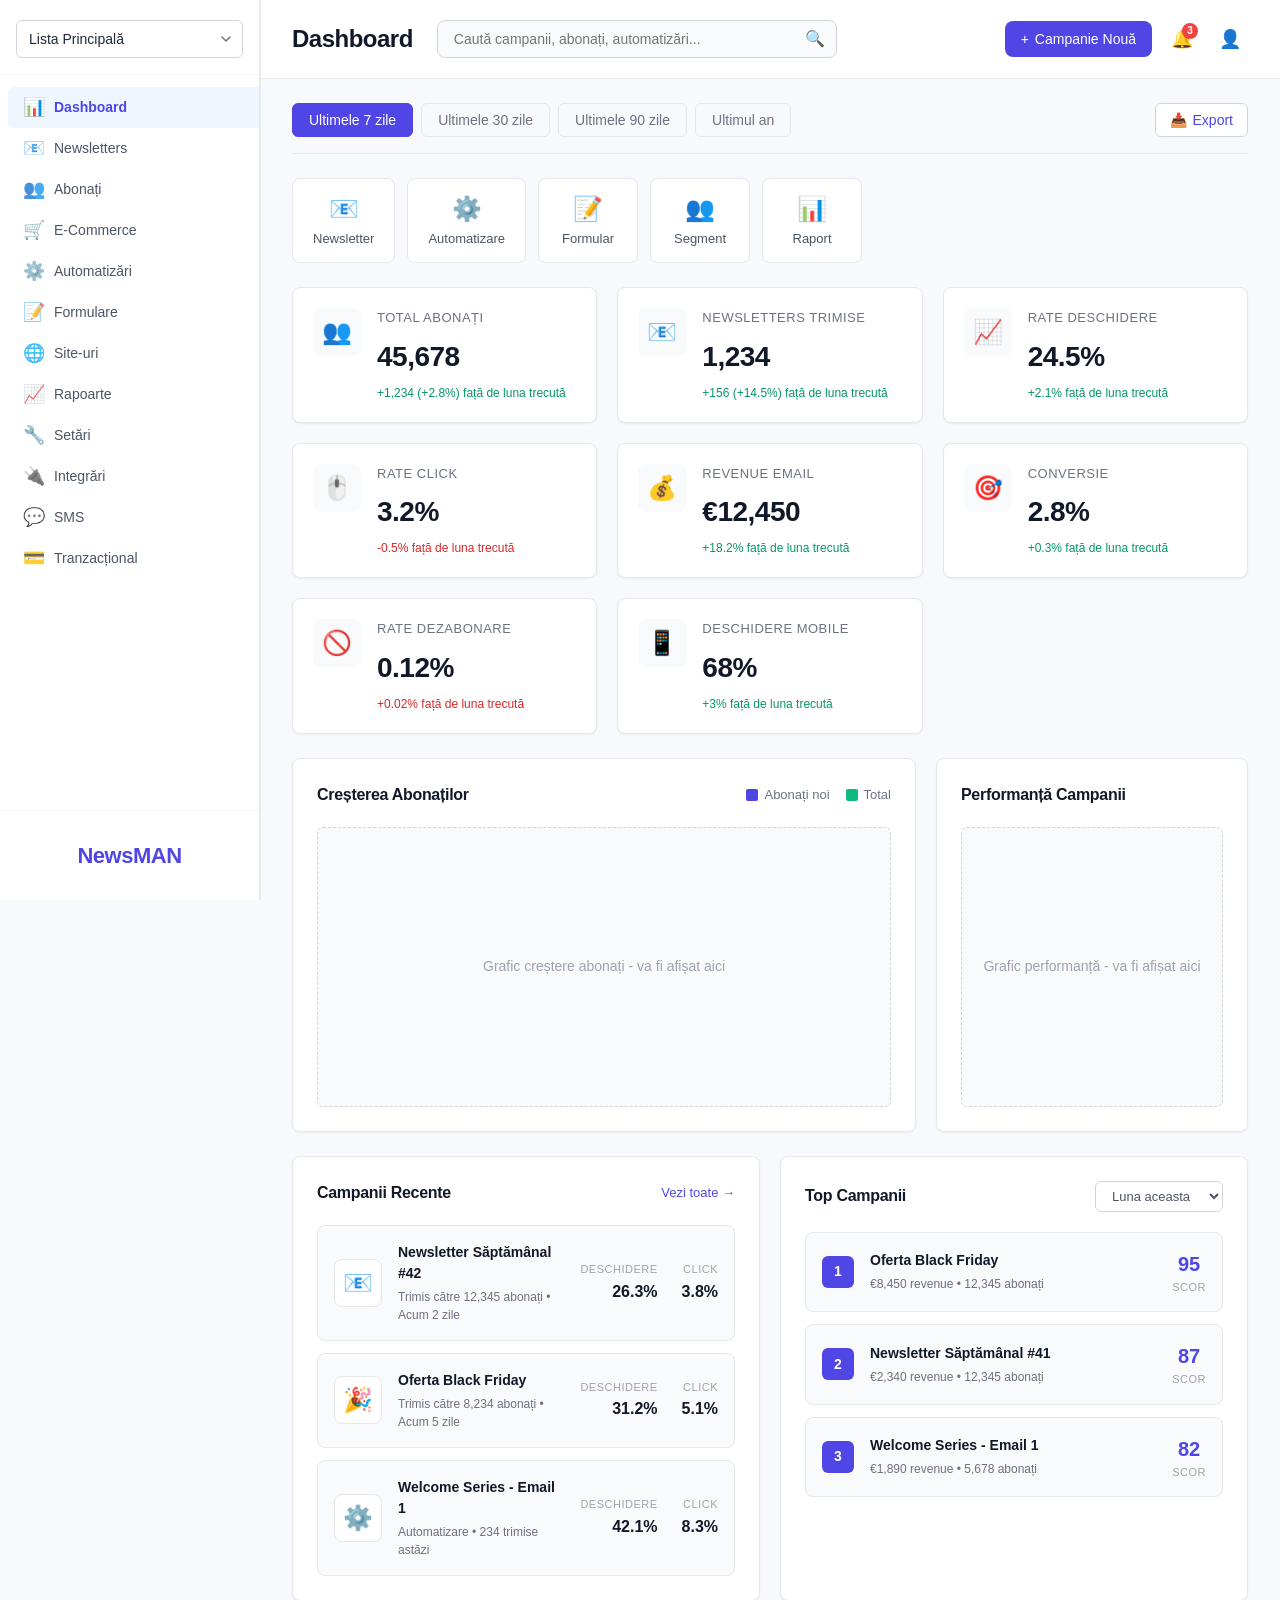
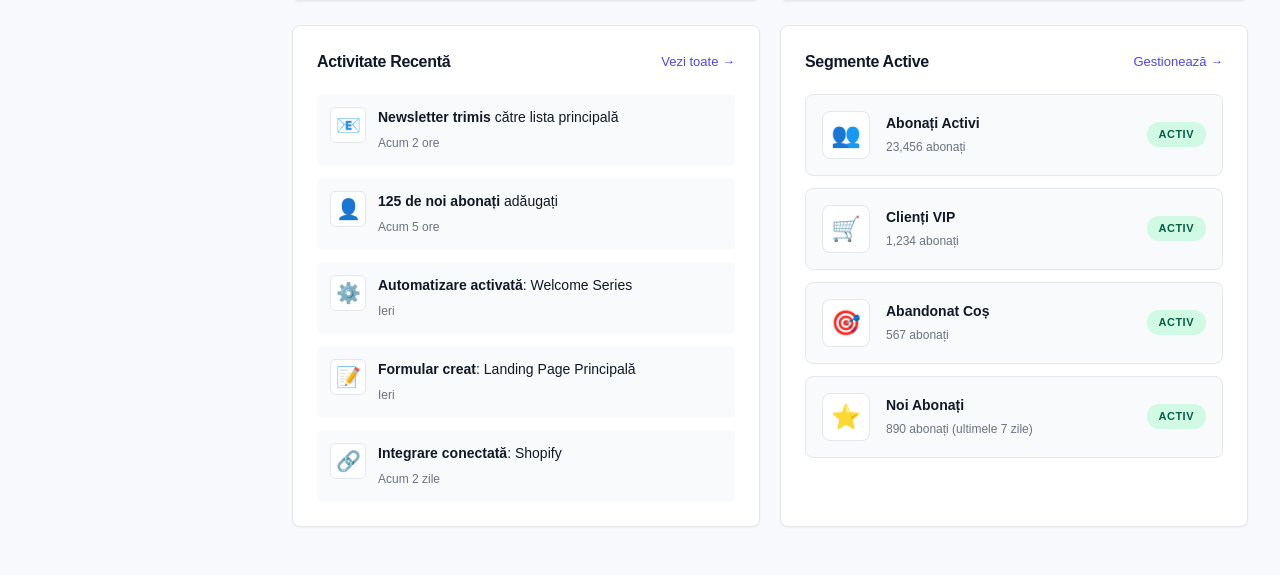
==== PaginaRapoarte/index.html @ df1d2ea0 "Split Rapoarte into dedicated page Made-with: Cursor" ====
<!DOCTYPE html>
<html lang="ro">
<head>
    <meta charset="UTF-8">
    <meta name="viewport" content="width=device-width, initial-scale=1.0">
    <title>NewsMAN - Email Marketing Dashboard</title>
    <link rel="stylesheet" href="styles.css">
</head>
<body>
    <div class="app-container">
        <!-- Sidebar -->
        <aside class="sidebar">
            <!-- List Selector -->
            <div class="list-selector-container">
                <select class="list-selector" id="listSelector">
                    <option value="lista-principala">Lista Principală</option>
                    <option value="lista-clienti">Lista Clienți</option>
                    <option value="lista-newsletter">Lista Newsletter</option>
                    <option value="lista-vip">Lista VIP</option>
                </select>
            </div>

            <!-- Navigation Menu -->
            <nav class="sidebar-nav">
                <ul class="menu-list">
                    <li>
                        <a href="#dashboard" class="menu-item active" data-page="dashboard">
                            <span class="menu-icon">📊</span>
                            <span class="menu-label">Dashboard</span>
                        </a>
                    </li>
                    <li>
                        <a href="#newsletters" class="menu-item" data-page="newsletters">
                            <span class="menu-icon">📧</span>
                            <span class="menu-label">Newsletters</span>
                        </a>
                    </li>
                    <li>
                        <a href="#abonati" class="menu-item" data-page="abonati">
                            <span class="menu-icon">👥</span>
                            <span class="menu-label">Abonați</span>
                        </a>
                    </li>
                    <li>
                        <a href="#ecommerce" class="menu-item" data-page="ecommerce">
                            <span class="menu-icon">🛒</span>
                            <span class="menu-label">E-Commerce</span>
                        </a>
                    </li>
                    <li>
                        <a href="#automatizari" class="menu-item" data-page="automatizari">
                            <span class="menu-icon">⚙️</span>
                            <span class="menu-label">Automatizări</span>
                        </a>
                    </li>
                    <li>
                        <a href="#formulare" class="menu-item" data-page="formulare">
                            <span class="menu-icon">📝</span>
                            <span class="menu-label">Formulare</span>
                        </a>
                    </li>
                    <li>
                        <a href="#site-uri" class="menu-item" data-page="site-uri">
                            <span class="menu-icon">🌐</span>
                            <span class="menu-label">Site-uri</span>
                        </a>
                    </li>
                    <li>
                        <a href="#rapoarte" class="menu-item" data-page="rapoarte">
                            <span class="menu-icon">📈</span>
                            <span class="menu-label">Rapoarte</span>
                        </a>
                    </li>
                    <li>
                        <a href="#setari" class="menu-item" data-page="setari">
                            <span class="menu-icon">🔧</span>
                            <span class="menu-label">Setări</span>
                        </a>
                    </li>
                    <li>
                        <a href="#integrari" class="menu-item" data-page="integrari">
                            <span class="menu-icon">🔌</span>
                            <span class="menu-label">Integrări</span>
                        </a>
                    </li>
                    <li>
                        <a href="#sms" class="menu-item" data-page="sms">
                            <span class="menu-icon">💬</span>
                            <span class="menu-label">SMS</span>
                        </a>
                    </li>
                    <li>
                        <a href="#tranzactional" class="menu-item" data-page="tranzactional">
                            <span class="menu-icon">💳</span>
                            <span class="menu-label">Tranzacțional</span>
                        </a>
                    </li>
                </ul>
            </nav>

            <!-- Logo Footer -->
            <div class="sidebar-footer">
                <div class="logo-container">
                    <h1 class="logo-text">NewsMAN</h1>
                </div>
            </div>
        </aside>

        <!-- Main Content -->
        <main class="main-content">
            <div class="dashboard-header">
                <div class="header-left">
                    <h1 class="page-title" id="pageTitle">Dashboard</h1>
                    <div class="search-container">
                        <input type="text" class="search-input" placeholder="Caută campanii, abonați, automatizări...">
                        <span class="search-icon">🔍</span>
                    </div>
                </div>
                <div class="header-actions">
                    <button class="btn-primary">
                        <span>+</span> Campanie Nouă
                    </button>
                    <button class="action-button" title="Notificări">
                        <span class="icon">🔔</span>
                        <span class="notification-badge">3</span>
                    </button>
                    <button class="action-button" title="Profil">
                        <span class="icon">👤</span>
                    </button>
                </div>
            </div>

            <div class="dashboard-content" id="dashboardContent">
                <!-- Dashboard Page -->
                <div class="page-content active" id="page-dashboard">
                    <!-- Time Period Filter -->
                    <div class="filter-bar">
                        <div class="filter-tabs">
                            <button class="filter-tab active" data-period="7d">Ultimele 7 zile</button>
                            <button class="filter-tab" data-period="30d">Ultimele 30 zile</button>
                            <button class="filter-tab" data-period="90d">Ultimele 90 zile</button>
                            <button class="filter-tab" data-period="1y">Ultimul an</button>
                        </div>
                        <button class="btn-secondary">
                            <span>📥</span> Export
                        </button>
                    </div>

                    <!-- Quick Actions -->
                    <div class="quick-actions">
                        <button class="quick-action-btn">
                            <span class="quick-icon">📧</span>
                            <span>Newsletter</span>
                        </button>
                        <button class="quick-action-btn">
                            <span class="quick-icon">⚙️</span>
                            <span>Automatizare</span>
                        </button>
                        <button class="quick-action-btn">
                            <span class="quick-icon">📝</span>
                            <span>Formular</span>
                        </button>
                        <button class="quick-action-btn">
                            <span class="quick-icon">👥</span>
                            <span>Segment</span>
                        </button>
                        <button class="quick-action-btn">
                            <span class="quick-icon">📊</span>
                            <span>Raport</span>
                        </button>
                    </div>

                    <!-- Main KPI Cards -->
                    <div class="dashboard-grid">
                        <div class="stat-card">
                            <div class="stat-icon">👥</div>
                            <div class="stat-info">
                                <h3>Total Abonați</h3>
                                <p class="stat-value">45,678</p>
                                <p class="stat-change positive">+1,234 (+2.8%) față de luna trecută</p>
                            </div>
                        </div>

                        <div class="stat-card">
                            <div class="stat-icon">📧</div>
                            <div class="stat-info">
                                <h3>Newsletters Trimise</h3>
                                <p class="stat-value">1,234</p>
                                <p class="stat-change positive">+156 (+14.5%) față de luna trecută</p>
                            </div>
                        </div>

                        <div class="stat-card">
                            <div class="stat-icon">📈</div>
                            <div class="stat-info">
                                <h3>Rate Deschidere</h3>
                                <p class="stat-value">24.5%</p>
                                <p class="stat-change positive">+2.1% față de luna trecută</p>
                            </div>
                        </div>

                        <div class="stat-card">
                            <div class="stat-icon">🖱️</div>
                            <div class="stat-info">
                                <h3>Rate Click</h3>
                                <p class="stat-value">3.2%</p>
                                <p class="stat-change negative">-0.5% față de luna trecută</p>
                            </div>
                        </div>

                        <div class="stat-card">
                            <div class="stat-icon">💰</div>
                            <div class="stat-info">
                                <h3>Revenue Email</h3>
                                <p class="stat-value">€12,450</p>
                                <p class="stat-change positive">+18.2% față de luna trecută</p>
                            </div>
                        </div>

                        <div class="stat-card">
                            <div class="stat-icon">🎯</div>
                            <div class="stat-info">
                                <h3>Conversie</h3>
                                <p class="stat-value">2.8%</p>
                                <p class="stat-change positive">+0.3% față de luna trecută</p>
                            </div>
                        </div>

                        <div class="stat-card">
                            <div class="stat-icon">🚫</div>
                            <div class="stat-info">
                                <h3>Rate Dezabonare</h3>
                                <p class="stat-value">0.12%</p>
                                <p class="stat-change negative">+0.02% față de luna trecută</p>
                            </div>
                        </div>

                        <div class="stat-card">
                            <div class="stat-icon">📱</div>
                            <div class="stat-info">
                                <h3>Deschidere Mobile</h3>
                                <p class="stat-value">68%</p>
                                <p class="stat-change positive">+3% față de luna trecută</p>
                            </div>
                        </div>
                    </div>

                    <!-- Charts Section -->
                    <div class="charts-section">
                        <div class="chart-card large">
                            <div class="chart-header">
                                <h2>Creșterea Abonaților</h2>
                                <div class="chart-legend">
                                    <span class="legend-item">
                                        <span class="legend-color" style="background: #4f46e5;"></span>
                                        Abonați noi
                                    </span>
                                    <span class="legend-item">
                                        <span class="legend-color" style="background: #10b981;"></span>
                                        Total
                                    </span>
                                </div>
                            </div>
                            <div class="chart-placeholder">
                                <p>Grafic creștere abonați - va fi afișat aici</p>
                            </div>
                        </div>

                        <div class="chart-card">
                            <div class="chart-header">
                                <h2>Performanță Campanii</h2>
                            </div>
                            <div class="chart-placeholder">
                                <p>Grafic performanță - va fi afișat aici</p>
                            </div>
                        </div>
                    </div>

                    <!-- Bottom Section -->
                    <div class="bottom-section">
                        <!-- Recent Campaigns -->
                        <div class="content-card">
                            <div class="card-header">
                                <h2>Campanii Recente</h2>
                                <a href="#newsletters" class="view-all-link">Vezi toate →</a>
                            </div>
                            <div class="campaign-list">
                                <div class="campaign-item">
                                    <div class="campaign-icon">📧</div>
                                    <div class="campaign-details">
                                        <h4>Newsletter Săptămânal #42</h4>
                                        <p class="campaign-meta">Trimis către 12,345 abonați • Acum 2 zile</p>
                                    </div>
                                    <div class="campaign-stats">
                                        <div class="campaign-stat">
                                            <span class="stat-label">Deschidere</span>
                                            <span class="stat-number">26.3%</span>
                                        </div>
                                        <div class="campaign-stat">
                                            <span class="stat-label">Click</span>
                                            <span class="stat-number">3.8%</span>
                                        </div>
                                    </div>
                                </div>
                                <div class="campaign-item">
                                    <div class="campaign-icon">🎉</div>
                                    <div class="campaign-details">
                                        <h4>Oferta Black Friday</h4>
                                        <p class="campaign-meta">Trimis către 8,234 abonați • Acum 5 zile</p>
                                    </div>
                                    <div class="campaign-stats">
                                        <div class="campaign-stat">
                                            <span class="stat-label">Deschidere</span>
                                            <span class="stat-number">31.2%</span>
                                        </div>
                                        <div class="campaign-stat">
                                            <span class="stat-label">Click</span>
                                            <span class="stat-number">5.1%</span>
                                        </div>
                                    </div>
                                </div>
                                <div class="campaign-item">
                                    <div class="campaign-icon">⚙️</div>
                                    <div class="campaign-details">
                                        <h4>Welcome Series - Email 1</h4>
                                        <p class="campaign-meta">Automatizare • 234 trimise astăzi</p>
                                    </div>
                                    <div class="campaign-stats">
                                        <div class="campaign-stat">
                                            <span class="stat-label">Deschidere</span>
                                            <span class="stat-number">42.1%</span>
                                        </div>
                                        <div class="campaign-stat">
                                            <span class="stat-label">Click</span>
                                            <span class="stat-number">8.3%</span>
                                        </div>
                                    </div>
                                </div>
                            </div>
                        </div>

                        <!-- Top Performing Campaigns -->
                        <div class="content-card">
                            <div class="card-header">
                                <h2>Top Campanii</h2>
                                <select class="period-select">
                                    <option>Luna aceasta</option>
                                    <option>Ultimele 3 luni</option>
                                    <option>Ultimul an</option>
                                </select>
                            </div>
                            <div class="top-campaigns">
                                <div class="top-campaign-item">
                                    <div class="rank-badge">1</div>
                                    <div class="campaign-info">
                                        <h4>Oferta Black Friday</h4>
                                        <p>€8,450 revenue • 12,345 abonați</p>
                                    </div>
                                    <div class="campaign-score">
                                        <span class="score-value">95</span>
                                        <span class="score-label">scor</span>
                                    </div>
                                </div>
                                <div class="top-campaign-item">
                                    <div class="rank-badge">2</div>
                                    <div class="campaign-info">
                                        <h4>Newsletter Săptămânal #41</h4>
                                        <p>€2,340 revenue • 12,345 abonați</p>
                                    </div>
                                    <div class="campaign-score">
                                        <span class="score-value">87</span>
                                        <span class="score-label">scor</span>
                                    </div>
                                </div>
                                <div class="top-campaign-item">
                                    <div class="rank-badge">3</div>
                                    <div class="campaign-info">
                                        <h4>Welcome Series - Email 1</h4>
                                        <p>€1,890 revenue • 5,678 abonați</p>
                                    </div>
                                    <div class="campaign-score">
                                        <span class="score-value">82</span>
                                        <span class="score-label">scor</span>
                                    </div>
                                </div>
                            </div>
                        </div>
                    </div>

                    <!-- Activity and Segments -->
                    <div class="bottom-section">
                        <div class="content-card">
                            <div class="card-header">
                                <h2>Activitate Recentă</h2>
                                <a href="#" class="view-all-link">Vezi toate →</a>
                            </div>
                            <div class="activity-list">
                                <div class="activity-item">
                                    <span class="activity-icon">📧</span>
                                    <div class="activity-details">
                                        <p><strong>Newsletter trimis</strong> către lista principală</p>
                                        <span class="activity-time">Acum 2 ore</span>
                                    </div>
                                </div>
                                <div class="activity-item">
                                    <span class="activity-icon">👤</span>
                                    <div class="activity-details">
                                        <p><strong>125 de noi abonați</strong> adăugați</p>
                                        <span class="activity-time">Acum 5 ore</span>
                                    </div>
                                </div>
                                <div class="activity-item">
                                    <span class="activity-icon">⚙️</span>
                                    <div class="activity-details">
                                        <p><strong>Automatizare activată</strong>: Welcome Series</p>
                                        <span class="activity-time">Ieri</span>
                                    </div>
                                </div>
                                <div class="activity-item">
                                    <span class="activity-icon">📝</span>
                                    <div class="activity-details">
                                        <p><strong>Formular creat</strong>: Landing Page Principală</p>
                                        <span class="activity-time">Ieri</span>
                                    </div>
                                </div>
                                <div class="activity-item">
                                    <span class="activity-icon">🔗</span>
                                    <div class="activity-details">
                                        <p><strong>Integrare conectată</strong>: Shopify</p>
                                        <span class="activity-time">Acum 2 zile</span>
                                    </div>
                                </div>
                            </div>
                        </div>

                        <div class="content-card">
                            <div class="card-header">
                                <h2>Segmente Active</h2>
                                <a href="#abonati" class="view-all-link">Gestionează →</a>
                            </div>
                            <div class="segments-list">
                                <div class="segment-item">
                                    <div class="segment-icon">👥</div>
                                    <div class="segment-info">
                                        <h4>Abonați Activi</h4>
                                        <p>23,456 abonați</p>
                                    </div>
                                    <span class="segment-badge">Activ</span>
                                </div>
                                <div class="segment-item">
                                    <div class="segment-icon">🛒</div>
                                    <div class="segment-info">
                                        <h4>Clienți VIP</h4>
                                        <p>1,234 abonați</p>
                                    </div>
                                    <span class="segment-badge">Activ</span>
                                </div>
                                <div class="segment-item">
                                    <div class="segment-icon">🎯</div>
                                    <div class="segment-info">
                                        <h4>Abandonat Coș</h4>
                                        <p>567 abonați</p>
                                    </div>
                                    <span class="segment-badge">Activ</span>
                                </div>
                                <div class="segment-item">
                                    <div class="segment-icon">⭐</div>
                                    <div class="segment-info">
                                        <h4>Noi Abonați</h4>
                                        <p>890 abonați (ultimele 7 zile)</p>
                                    </div>
                                    <span class="segment-badge">Activ</span>
                                </div>
                            </div>
                        </div>
                    </div>
                </div>

                <!-- Other Pages -->
                <div class="page-content" id="page-newsletters">
                    <div class="page-placeholder">
                        <h2>Newsletters</h2>
                        <p>Gestionează și trimite newsletter-urile tale aici.</p>
                    </div>
                </div>

                <div class="page-content" id="page-abonati">
                    <div class="page-placeholder">
                        <h2>Abonați</h2>
                        <p>Gestionează lista ta de abonați și segmentează audiența.</p>
                    </div>
                </div>

                <div class="page-content" id="page-ecommerce">
                    <div class="page-placeholder">
                        <h2>E-Commerce</h2>
                        <p>Integrează și gestionează datele din magazinul tău online.</p>
                    </div>
                </div>

                <div class="page-content" id="page-automatizari">
                    <div class="page-placeholder">
                        <h2>Automatizări</h2>
                        <p>Creează și gestionează campaniile automate.</p>
                    </div>
                </div>

                <div class="page-content" id="page-formulare">
                    <div class="page-placeholder">
                        <h2>Formulare</h2>
                        <p>Creează și personalizează formularele de înscriere.</p>
                    </div>
                </div>

                <div class="page-content" id="page-site-uri">
                    <div class="page-placeholder">
                        <h2>Site-uri</h2>
                        <p>Gestionează site-urile conectate la platformă.</p>
                    </div>
                </div>

                <div class="page-content" id="page-rapoarte">
                    <!-- Reports Header -->
                    <div class="reports-header">
                        <div class="reports-header-left">
                            <h2>Rapoarte</h2>
                            <p class="reports-subtitle">Analizează performanța campaniilor și abonaților</p>
                        </div>
                        <div class="reports-header-actions">
                            <button class="btn-secondary">
                                <span>📊</span> Raport Personalizat
                            </button>
                            <button class="btn-secondary">
                                <span>📥</span> Export toate
                            </button>
                        </div>
                    </div>

                    <!-- Report Type Tabs -->
                    <div class="report-tabs-container">
                        <div class="report-tabs">
                            <button class="report-tab active" data-report="campanii">
                                <span>📧</span> Campanii Email
                            </button>
                            <button class="report-tab" data-report="abonati">
                                <span>👥</span> Abonați
                            </button>
                            <button class="report-tab" data-report="revenue">
                                <span>💰</span> Revenue
                            </button>
                            <button class="report-tab" data-report="automatizari">
                                <span>⚙️</span> Automatizări
                            </button>
                            <button class="report-tab" data-report="formulare">
                                <span>📝</span> Formulare
                            </button>
                            <button class="report-tab" data-report="segmente">
                                <span>🎯</span> Segmente
                            </button>
                            <button class="report-tab" data-report="site-uri">
                                <span>🌐</span> Site-uri
                            </button>
                        </div>
                    </div>

                    <!-- Date Range Picker -->
                    <div class="report-filters">
                        <div class="date-range-selector">
                            <label>Perioadă:</label>
                            <select class="date-range-select">
                                <option value="7d">Ultimele 7 zile</option>
                                <option value="30d" selected>Ultimele 30 zile</option>
                                <option value="90d">Ultimele 90 zile</option>
                                <option value="1y">Ultimul an</option>
                                <option value="custom">Personalizat</option>
                            </select>
                        </div>
                        <div class="list-filter">
                            <label>Listă:</label>
                            <select class="list-filter-select">
                                <option value="all">Toate listele</option>
                                <option value="lista-principala">Lista Principală</option>
                                <option value="lista-clienti">Lista Clienți</option>
                                <option value="lista-newsletter">Lista Newsletter</option>
                                <option value="lista-vip">Lista VIP</option>
                            </select>
                        </div>
                        <div class="campaign-type-filter">
                            <label>Tip Campanie:</label>
                            <select class="campaign-type-select">
                                <option value="all">Toate</option>
                                <option value="regular">Regular</option>
                                <option value="automation">Automatizare</option>
                                <option value="ab-test">A/B Test</option>
                            </select>
                        </div>
                        <button class="btn-primary btn-small">
                            <span>🔍</span> Aplică
                        </button>
                    </div>

                    <!-- Email Campaigns Report -->
                    <div class="report-content active" id="report-campanii">
                        <!-- Overview Stats -->
                        <div class="report-stats-grid">
                            <div class="report-stat-card">
                                <div class="report-stat-header">
                                    <h3>Campanii Trimise</h3>
                                    <span class="report-stat-badge positive">+12%</span>
                                </div>
                                <div class="report-stat-value">24</div>
                                <div class="report-stat-change">+3 față de perioada anterioară</div>
                            </div>
                            <div class="report-stat-card">
                                <div class="report-stat-header">
                                    <h3>Emailuri Trimise</h3>
                                    <span class="report-stat-badge positive">+8%</span>
                                </div>
                                <div class="report-stat-value">287,456</div>
                                <div class="report-stat-change">+21,234 față de perioada anterioară</div>
                            </div>
                            <div class="report-stat-card">
                                <div class="report-stat-header">
                                    <h3>Rate Deschidere</h3>
                                    <span class="report-stat-badge positive">+2.1%</span>
                                </div>
                                <div class="report-stat-value">24.5%</div>
                                <div class="report-stat-change">Media industriei: 21.3%</div>
                            </div>
                            <div class="report-stat-card">
                                <div class="report-stat-header">
                                    <h3>Rate Click</h3>
                                    <span class="report-stat-badge negative">-0.5%</span>
                                </div>
                                <div class="report-stat-value">3.2%</div>
                                <div class="report-stat-change">Media industriei: 2.6%</div>
                            </div>
                            <div class="report-stat-card">
                                <div class="report-stat-header">
                                    <h3>Rate Conversie</h3>
                                    <span class="report-stat-badge positive">+0.3%</span>
                                </div>
                                <div class="report-stat-value">2.8%</div>
                                <div class="report-stat-change">Media industriei: 2.1%</div>
                            </div>
                            <div class="report-stat-card">
                                <div class="report-stat-header">
                                    <h3>Rate Dezabonare</h3>
                                    <span class="report-stat-badge neutral">0.02%</span>
                                </div>
                                <div class="report-stat-value">0.12%</div>
                                <div class="report-stat-change">Media industriei: 0.2%</div>
                            </div>
                        </div>

                        <!-- Performance Chart -->
                        <div class="report-chart-section">
                            <div class="report-chart-card">
                                <div class="chart-card-header">
                                    <h3>Performanță Campanii în Timp</h3>
                                    <div class="chart-controls">
                                        <button class="chart-control-btn active">Deschidere</button>
                                        <button class="chart-control-btn">Click</button>
                                        <button class="chart-control-btn">Revenue</button>
                                    </div>
                                </div>
                                <div class="chart-placeholder large-chart">
                                    <p>Grafic performanță campanii - va fi afișat aici</p>
                                </div>
                            </div>
                        </div>

                        <!-- Campaign Performance Table -->
                        <div class="report-table-section">
                            <div class="report-table-card">
                                <div class="table-header">
                                    <h3>Performanță Campanii</h3>
                                    <div class="table-actions">
                                        <button class="btn-icon" title="Export">
                                            <span>📥</span>
                                        </button>
                                        <button class="btn-icon" title="Refresh">
                                            <span>🔄</span>
                                        </button>
                                    </div>
                                </div>
                                <div class="table-container">
                                    <table class="report-table">
                                        <thead>
                                            <tr>
                                                <th>Campanie</th>
                                                <th>Trimis</th>
                                                <th>Deschis</th>
                                                <th>Rate Deschidere</th>
                                                <th>Click</th>
                                                <th>Rate Click</th>
                                                <th>Revenue</th>
                                                <th>Status</th>
                                                <th>Acțiuni</th>
                                            </tr>
                                        </thead>
                                        <tbody>
                                            <tr>
                                                <td>
                                                    <div class="campaign-cell">
                                                        <span class="campaign-icon-small">📧</span>
                                                        <div>
                                                            <div class="campaign-name">Newsletter Săptămânal #42</div>
                                                            <div class="campaign-date">15 Dec 2024</div>
                                                        </div>
                                                    </div>
                                                </td>
                                                <td>12,345</td>
                                                <td>3,245</td>
                                                <td>
                                                    <span class="metric-value positive">26.3%</span>
                                                    <span class="metric-trend">↗ +2.1%</span>
                                                </td>
                                                <td>469</td>
                                                <td>
                                                    <span class="metric-value positive">3.8%</span>
                                                    <span class="metric-trend">↗ +0.3%</span>
                                                </td>
                                                <td>€1,234</td>
                                                <td><span class="status-badge success">Trimis</span></td>
                                                <td>
                                                    <button class="table-action-btn">Vezi detalii</button>
                                                </td>
                                            </tr>
                                            <tr>
                                                <td>
                                                    <div class="campaign-cell">
                                                        <span class="campaign-icon-small">🎉</span>
                                                        <div>
                                                            <div class="campaign-name">Oferta Black Friday</div>
                                                            <div class="campaign-date">12 Dec 2024</div>
                                                        </div>
                                                    </div>
                                                </td>
                                                <td>8,234</td>
                                                <td>2,569</td>
                                                <td>
                                                    <span class="metric-value positive">31.2%</span>
                                                    <span class="metric-trend">↗ +4.5%</span>
                                                </td>
                                                <td>420</td>
                                                <td>
                                                    <span class="metric-value positive">5.1%</span>
                                                    <span class="metric-trend">↗ +1.2%</span>
                                                </td>
                                                <td>€8,450</td>
                                                <td><span class="status-badge success">Trimis</span></td>
                                                <td>
                                                    <button class="table-action-btn">Vezi detalii</button>
                                                </td>
                                            </tr>
                                            <tr>
                                                <td>
                                                    <div class="campaign-cell">
                                                        <span class="campaign-icon-small">⚙️</span>
                                                        <div>
                                                            <div class="campaign-name">Welcome Series - Email 1</div>
                                                            <div class="campaign-date">Automatizare</div>
                                                        </div>
                                                    </div>
                                                </td>
                                                <td>5,678</td>
                                                <td>2,390</td>
                                                <td>
                                                    <span class="metric-value positive">42.1%</span>
                                                    <span class="metric-trend">↗ +1.8%</span>
                                                </td>
                                                <td>471</td>
                                                <td>
                                                    <span class="metric-value positive">8.3%</span>
                                                    <span class="metric-trend">↗ +0.9%</span>
                                                </td>
                                                <td>€1,890</td>
                                                <td><span class="status-badge active">Activ</span></td>
                                                <td>
                                                    <button class="table-action-btn">Vezi detalii</button>
                                                </td>
                                            </tr>
                                            <tr>
                                                <td>
                                                    <div class="campaign-cell">
                                                        <span class="campaign-icon-small">📧</span>
                                                        <div>
                                                            <div class="campaign-name">Newsletter Săptămânal #41</div>
                                                            <div class="campaign-date">8 Dec 2024</div>
                                                        </div>
                                                    </div>
                                                </td>
                                                <td>12,345</td>
                                                <td>2,956</td>
                                                <td>
                                                    <span class="metric-value positive">24.0%</span>
                                                    <span class="metric-trend">↗ +1.2%</span>
                                                </td>
                                                <td>370</td>
                                                <td>
                                                    <span class="metric-value negative">3.0%</span>
                                                    <span class="metric-trend">↘ -0.2%</span>
                                                </td>
                                                <td>€2,340</td>
                                                <td><span class="status-badge success">Trimis</span></td>
                                                <td>
                                                    <button class="table-action-btn">Vezi detalii</button>
                                                </td>
                                            </tr>
                                            <tr>
                                                <td>
                                                    <div class="campaign-cell">
                                                        <span class="campaign-icon-small">🎁</span>
                                                        <div>
                                                            <div class="campaign-name">Oferta Sărbători</div>
                                                            <div class="campaign-date">5 Dec 2024</div>
                                                        </div>
                                                    </div>
                                                </td>
                                                <td>10,123</td>
                                                <td>2,431</td>
                                                <td>
                                                    <span class="metric-value positive">24.0%</span>
                                                    <span class="metric-trend">↗ +0.8%</span>
                                                </td>
                                                <td>304</td>
                                                <td>
                                                    <span class="metric-value negative">3.0%</span>
                                                    <span class="metric-trend">↘ -0.5%</span>
                                                </td>
                                                <td>€3,567</td>
                                                <td><span class="status-badge success">Trimis</span></td>
                                                <td>
                                                    <button class="table-action-btn">Vezi detalii</button>
                                                </td>
                                            </tr>
                                        </tbody>
                                    </table>
                                </div>
                                <div class="table-pagination">
                                    <button class="pagination-btn">← Anterior</button>
                                    <span class="pagination-info">Pagina 1 din 5</span>
                                    <button class="pagination-btn">Următor →</button>
                                </div>
                            </div>
                        </div>

                        <!-- Additional Insights -->
                        <div class="report-insights-section">
                            <div class="insight-card">
                                <h4>📈 Insight 1</h4>
                                <p>Rate-ul de deschidere a crescut cu 2.1% față de perioada anterioară, depășind media industriei cu 3.2%.</p>
                            </div>
                            <div class="insight-card">
                                <h4>🎯 Insight 2</h4>
                                <p>Campaniile automate au o performanță cu 15% mai bună decât campaniile manuale.</p>
                            </div>
                            <div class="insight-card">
                                <h4>💡 Insight 3</h4>
                                <p>Orele de vârf pentru deschidere sunt între 9-11 și 17-19, în zilele de lucru.</p>
                            </div>
                        </div>
                    </div>

                    <!-- Subscribers Report -->
                    <div class="report-content" id="report-abonati">
                        <div class="report-stats-grid">
                            <div class="report-stat-card">
                                <div class="report-stat-header">
                                    <h3>Total Abonați</h3>
                                    <span class="report-stat-badge positive">+5%</span>
                                </div>
                                <div class="report-stat-value">45,678</div>
                                <div class="report-stat-change">+2,234 față de perioada anterioară</div>
                            </div>
                            <div class="report-stat-card">
                                <div class="report-stat-header">
                                    <h3>Abonați Noi</h3>
                                    <span class="report-stat-badge positive">+12%</span>
                                </div>
                                <div class="report-stat-value">3,456</div>
                                <div class="report-stat-change">+378 față de perioada anterioară</div>
                            </div>
                            <div class="report-stat-card">
                                <div class="report-stat-header">
                                    <h3>Dezabonări</h3>
                                    <span class="report-stat-badge negative">+8%</span>
                                </div>
                                <div class="report-stat-value">54</div>
                                <div class="report-stat-change">+4 față de perioada anterioară</div>
                            </div>
                            <div class="report-stat-card">
                                <div class="report-stat-header">
                                    <h3>Rate Creștere</h3>
                                    <span class="report-stat-badge positive">+0.3%</span>
                                </div>
                                <div class="report-stat-value">7.6%</div>
                                <div class="report-stat-change">Rata netă de creștere</div>
                            </div>
                        </div>
                        <div class="report-chart-section">
                            <div class="report-chart-card">
                                <h3>Evoluția Abonaților</h3>
                                <div class="chart-placeholder large-chart">
                                    <p>Grafic evoluție abonați - va fi afișat aici</p>
                                </div>
                            </div>
                        </div>
                        <div class="page-placeholder">
                            <h3>Raport Detaliat Abonați</h3>
                            <p>Conținutul complet pentru raportul abonaților va fi disponibil aici.</p>
                        </div>
                    </div>

                    <!-- Revenue Report -->
                    <div class="report-content" id="report-revenue">
                        <div class="report-stats-grid">
                            <div class="report-stat-card">
                                <div class="report-stat-header">
                                    <h3>Total Revenue</h3>
                                    <span class="report-stat-badge positive">+18%</span>
                                </div>
                                <div class="report-stat-value">€24,567</div>
                                <div class="report-stat-change">+€3,756 față de perioada anterioară</div>
                            </div>
                            <div class="report-stat-card">
                                <div class="report-stat-header">
                                    <h3>Revenue per Email</h3>
                                    <span class="report-stat-badge positive">+12%</span>
                                </div>
                                <div class="report-stat-value">€0.085</div>
                                <div class="report-stat-change">+€0.009 față de perioada anterioară</div>
                            </div>
                            <div class="report-stat-card">
                                <div class="report-stat-header">
                                    <h3>Valoare Medie Comandă</h3>
                                    <span class="report-stat-badge positive">+5%</span>
                                </div>
                                <div class="report-stat-value">€26.48</div>
                                <div class="report-stat-change">+€1.26 față de perioada anterioară</div>
                            </div>
                            <div class="report-stat-card">
                                <div class="report-stat-header">
                                    <h3>Revenue per Click</h3>
                                    <span class="report-stat-badge positive">+8%</span>
                                </div>
                                <div class="report-stat-value">€26.45</div>
                                <div class="report-stat-change">+€1.98 față de perioada anterioară</div>
                            </div>
                            <div class="report-stat-card">
                                <div class="report-stat-header">
                                    <h3>Conversii</h3>
                                    <span class="report-stat-badge positive">+15%</span>
                                </div>
                                <div class="report-stat-value">928</div>
                                <div class="report-stat-change">+121 față de perioada anterioară</div>
                            </div>
                        </div>
                        <div class="report-chart-section">
                            <div class="report-chart-card">
                                <h3>Evoluția Revenue</h3>
                                <div class="chart-placeholder large-chart">
                                    <p>Grafic evoluție revenue - va fi afișat aici</p>
                                </div>
                            </div>
                        </div>
                        <div class="page-placeholder">
                            <h3>Raport Detaliat Revenue</h3>
                            <p>Conținutul complet pentru raportul revenue va fi disponibil aici.</p>
                        </div>
                    </div>

                    <!-- Automatizari Report -->
                    <div class="report-content" id="report-automatizari">
                        <!-- Overview Stats -->
                        <div class="report-stats-grid">
                            <div class="report-stat-card">
                                <div class="report-stat-header">
                                    <h3>Automatizări Active</h3>
                                    <span class="report-stat-badge positive">+3</span>
                                </div>
                                <div class="report-stat-value">12</div>
                                <div class="report-stat-change">+3 noi automatizări</div>
                            </div>
                            <div class="report-stat-card">
                                <div class="report-stat-header">
                                    <h3>Emailuri Trimise</h3>
                                    <span class="report-stat-badge positive">+25%</span>
                                </div>
                                <div class="report-stat-value">45,678</div>
                                <div class="report-stat-change">+9,135 față de perioada anterioară</div>
                            </div>
                            <div class="report-stat-card">
                                <div class="report-stat-header">
                                    <h3>Rate Deschidere</h3>
                                    <span class="report-stat-badge positive">+3.2%</span>
                                </div>
                                <div class="report-stat-value">38.5%</div>
                                <div class="report-stat-change">Media campaniilor: 24.5%</div>
                            </div>
                            <div class="report-stat-card">
                                <div class="report-stat-header">
                                    <h3>Rate Click</h3>
                                    <span class="report-stat-badge positive">+1.8%</span>
                                </div>
                                <div class="report-stat-value">6.2%</div>
                                <div class="report-stat-change">Media campaniilor: 3.2%</div>
                            </div>
                            <div class="report-stat-card">
                                <div class="report-stat-header">
                                    <h3>Abonați în Flux</h3>
                                    <span class="report-stat-badge neutral">-</span>
                                </div>
                                <div class="report-stat-value">3,456</div>
                                <div class="report-stat-change">Abonați activi în automatizări</div>
                            </div>
                            <div class="report-stat-card">
                                <div class="report-stat-header">
                                    <h3>Revenue Generat</h3>
                                    <span class="report-stat-badge positive">+22%</span>
                                </div>
                                <div class="report-stat-value">€8,945</div>
                                <div class="report-stat-change">+€1,613 față de perioada anterioară</div>
                            </div>
                        </div>

                        <!-- Performance Chart -->
                        <div class="report-chart-section">
                            <div class="report-chart-card">
                                <div class="chart-card-header">
                                    <h3>Performanță Automatizări în Timp</h3>
                                    <div class="chart-controls">
                                        <button class="chart-control-btn active">Emailuri Trimise</button>
                                        <button class="chart-control-btn">Deschideri</button>
                                        <button class="chart-control-btn">Click-uri</button>
                                    </div>
                                </div>
                                <div class="chart-placeholder large-chart">
                                    <p>Grafic performanță automatizări - va fi afișat aici</p>
                                </div>
                            </div>
                        </div>

                        <!-- Automations List Table -->
                        <div class="report-table-section">
                            <div class="report-table-card">
                                <div class="table-header">
                                    <h3>Automatizări Active</h3>
                                    <div class="table-actions">
                                        <button class="btn-icon" title="Export">
                                            <span>📥</span>
                                        </button>
                                        <button class="btn-icon" title="Refresh">
                                            <span>🔄</span>
                                        </button>
                                    </div>
                                </div>
                                <div class="table-container">
                                    <table class="report-table">
                                        <thead>
                                            <tr>
                                                <th>Automatizare</th>
                                                <th>Tip</th>
                                                <th>Abonați</th>
                                                <th>Emailuri Trimise</th>
                                                <th>Rate Deschidere</th>
                                                <th>Rate Click</th>
                                                <th>Revenue</th>
                                                <th>Status</th>
                                                <th>Acțiuni</th>
                                            </tr>
                                        </thead>
                                        <tbody>
                                            <tr>
                                                <td>
                                                    <div class="campaign-cell">
                                                        <span class="campaign-icon-small">👋</span>
                                                        <div>
                                                            <div class="campaign-name">Welcome Series</div>
                                                            <div class="campaign-date">5 emailuri</div>
                                                        </div>
                                                    </div>
                                                </td>
                                                <td>Welcome</td>
                                                <td>1,234</td>
                                                <td>5,890</td>
                                                <td>
                                                    <span class="metric-value positive">42.1%</span>
                                                    <span class="metric-trend">↗ +2.3%</span>
                                                </td>
                                                <td>
                                                    <span class="metric-value positive">8.3%</span>
                                                    <span class="metric-trend">↗ +0.9%</span>
                                                </td>
                                                <td>€1,890</td>
                                                <td><span class="status-badge active">Activ</span></td>
                                                <td>
                                                    <button class="table-action-btn">Vezi detalii</button>
                                                </td>
                                            </tr>
                                            <tr>
                                                <td>
                                                    <div class="campaign-cell">
                                                        <span class="campaign-icon-small">🛒</span>
                                                        <div>
                                                            <div class="campaign-name">Abandoned Cart</div>
                                                            <div class="campaign-date">3 emailuri</div>
                                                        </div>
                                                    </div>
                                                </td>
                                                <td>E-Commerce</td>
                                                <td>567</td>
                                                <td>1,245</td>
                                                <td>
                                                    <span class="metric-value positive">35.2%</span>
                                                    <span class="metric-trend">↗ +1.5%</span>
                                                </td>
                                                <td>
                                                    <span class="metric-value positive">12.4%</span>
                                                    <span class="metric-trend">↗ +2.1%</span>
                                                </td>
                                                <td>€4,567</td>
                                                <td><span class="status-badge active">Activ</span></td>
                                                <td>
                                                    <button class="table-action-btn">Vezi detalii</button>
                                                </td>
                                            </tr>
                                            <tr>
                                                <td>
                                                    <div class="campaign-cell">
                                                        <span class="campaign-icon-small">🎂</span>
                                                        <div>
                                                            <div class="campaign-name">Birthday Campaign</div>
                                                            <div class="campaign-date">1 email</div>
                                                        </div>
                                                    </div>
                                                </td>
                                                <td>Ocazie</td>
                                                <td>890</td>
                                                <td>890</td>
                                                <td>
                                                    <span class="metric-value positive">28.7%</span>
                                                    <span class="metric-trend">↗ +0.8%</span>
                                                </td>
                                                <td>
                                                    <span class="metric-value positive">5.2%</span>
                                                    <span class="metric-trend">↘ -0.3%</span>
                                                </td>
                                                <td>€456</td>
                                                <td><span class="status-badge active">Activ</span></td>
                                                <td>
                                                    <button class="table-action-btn">Vezi detalii</button>
                                                </td>
                                            </tr>
                                            <tr>
                                                <td>
                                                    <div class="campaign-cell">
                                                        <span class="campaign-icon-small">🔄</span>
                                                        <div>
                                                            <div class="campaign-name">Re-engagement</div>
                                                            <div class="campaign-date">2 emailuri</div>
                                                        </div>
                                                    </div>
                                                </td>
                                                <td>Retention</td>
                                                <td>2,345</td>
                                                <td>4,567</td>
                                                <td>
                                                    <span class="metric-value positive">18.9%</span>
                                                    <span class="metric-trend">↗ +1.2%</span>
                                                </td>
                                                <td>
                                                    <span class="metric-value positive">3.1%</span>
                                                    <span class="metric-trend">↗ +0.4%</span>
                                                </td>
                                                <td>€234</td>
                                                <td><span class="status-badge active">Activ</span></td>
                                                <td>
                                                    <button class="table-action-btn">Vezi detalii</button>
                                                </td>
                                            </tr>
                                            <tr>
                                                <td>
                                                    <div class="campaign-cell">
                                                        <span class="campaign-icon-small">⭐</span>
                                                        <div>
                                                            <div class="campaign-name">VIP Rewards</div>
                                                            <div class="campaign-date">4 emailuri</div>
                                                        </div>
                                                    </div>
                                                </td>
                                                <td>VIP</td>
                                                <td>456</td>
                                                <td>1,234</td>
                                                <td>
                                                    <span class="metric-value positive">45.3%</span>
                                                    <span class="metric-trend">↗ +3.1%</span>
                                                </td>
                                                <td>
                                                    <span class="metric-value positive">9.8%</span>
                                                    <span class="metric-trend">↗ +1.5%</span>
                                                </td>
                                                <td>€1,234</td>
                                                <td><span class="status-badge active">Activ</span></td>
                                                <td>
                                                    <button class="table-action-btn">Vezi detalii</button>
                                                </td>
                                            </tr>
                                        </tbody>
                                    </table>
                                </div>
                                <div class="table-pagination">
                                    <button class="pagination-btn">← Anterior</button>
                                    <span class="pagination-info">Pagina 1 din 3</span>
                                    <button class="pagination-btn">Următor →</button>
                                </div>
                            </div>
                        </div>

                        <!-- Insights -->
                        <div class="report-insights-section">
                            <div class="insight-card">
                                <h4>📈 Insight 1</h4>
                                <p>Automatizările generează cu 15% mai mult revenue decât campaniile manuale.</p>
                            </div>
                            <div class="insight-card">
                                <h4>🎯 Insight 2</h4>
                                <p>Welcome Series are cea mai bună performanță cu 42.1% rate de deschidere.</p>
                            </div>
                            <div class="insight-card">
                                <h4>💡 Insight 3</h4>
                                <p>Abandoned Cart automation are cel mai bun ROI, generând €4,567 în ultima perioadă.</p>
                            </div>
                        </div>
                    </div>

                    <!-- Formulare Report -->
                    <div class="report-content" id="report-formulare">
                        <!-- Overview Stats -->
                        <div class="report-stats-grid">
                            <div class="report-stat-card">
                                <div class="report-stat-header">
                                    <h3>Formulare Active</h3>
                                    <span class="report-stat-badge positive">+2</span>
                                </div>
                                <div class="report-stat-value">8</div>
                                <div class="report-stat-change">+2 noi formulare</div>
                            </div>
                            <div class="report-stat-card">
                                <div class="report-stat-header">
                                    <h3>Total Vizualizări</h3>
                                    <span class="report-stat-badge positive">+18%</span>
                                </div>
                                <div class="report-stat-value">125,678</div>
                                <div class="report-stat-change">+19,156 față de perioada anterioară</div>
                            </div>
                            <div class="report-stat-card">
                                <div class="report-stat-header">
                                    <h3>Total Completări</h3>
                                    <span class="report-stat-badge positive">+22%</span>
                                </div>
                                <div class="report-stat-value">8,456</div>
                                <div class="report-stat-change">+1,523 față de perioada anterioară</div>
                            </div>
                            <div class="report-stat-card">
                                <div class="report-stat-header">
                                    <h3>Rate Conversie</h3>
                                    <span class="report-stat-badge positive">+0.4%</span>
                                </div>
                                <div class="report-stat-value">6.7%</div>
                                <div class="report-stat-change">Media industriei: 5.2%</div>
                            </div>
                            <div class="report-stat-card">
                                <div class="report-stat-header">
                                    <h3>Abonați Noi</h3>
                                    <span class="report-stat-badge positive">+20%</span>
                                </div>
                                <div class="report-stat-value">7,234</div>
                                <div class="report-stat-change">+1,206 față de perioada anterioară</div>
                            </div>
                            <div class="report-stat-card">
                                <div class="report-stat-header">
                                    <h3>Timp Mediu Completare</h3>
                                    <span class="report-stat-badge negative">+5s</span>
                                </div>
                                <div class="report-stat-value">42s</div>
                                <div class="report-stat-change">+5 secunde față de perioada anterioară</div>
                            </div>
                        </div>

                        <!-- Performance Chart -->
                        <div class="report-chart-section">
                            <div class="report-chart-card">
                                <div class="chart-card-header">
                                    <h3>Conversii Formulare în Timp</h3>
                                    <div class="chart-controls">
                                        <button class="chart-control-btn active">Vizualizări</button>
                                        <button class="chart-control-btn">Completări</button>
                                        <button class="chart-control-btn">Rate Conversie</button>
                                    </div>
                                </div>
                                <div class="chart-placeholder large-chart">
                                    <p>Grafic conversii formulare - va fi afișat aici</p>
                                </div>
                            </div>
                        </div>

                        <!-- Forms List Table -->
                        <div class="report-table-section">
                            <div class="report-table-card">
                                <div class="table-header">
                                    <h3>Performanță Formulare</h3>
                                    <div class="table-actions">
                                        <button class="btn-icon" title="Export">
                                            <span>📥</span>
                                        </button>
                                        <button class="btn-icon" title="Refresh">
                                            <span>🔄</span>
                                        </button>
                                    </div>
                                </div>
                                <div class="table-container">
                                    <table class="report-table">
                                        <thead>
                                            <tr>
                                                <th>Formular</th>
                                                <th>Tip</th>
                                                <th>Vizualizări</th>
                                                <th>Completări</th>
                                                <th>Rate Conversie</th>
                                                <th>Abonați Noi</th>
                                                <th>Timp Mediu</th>
                                                <th>Status</th>
                                                <th>Acțiuni</th>
                                            </tr>
                                        </thead>
                                        <tbody>
                                            <tr>
                                                <td>
                                                    <div class="campaign-cell">
                                                        <span class="campaign-icon-small">📝</span>
                                                        <div>
                                                            <div class="campaign-name">Newsletter Popup</div>
                                                            <div class="campaign-date">Landing Page Principală</div>
                                                        </div>
                                                    </div>
                                                </td>
                                                <td>Popup</td>
                                                <td>45,678</td>
                                                <td>3,456</td>
                                                <td>
                                                    <span class="metric-value positive">7.6%</span>
                                                    <span class="metric-trend">↗ +0.8%</span>
                                                </td>
                                                <td>3,234</td>
                                                <td>38s</td>
                                                <td><span class="status-badge active">Activ</span></td>
                                                <td>
                                                    <button class="table-action-btn">Vezi detalii</button>
                                                </td>
                                            </tr>
                                            <tr>
                                                <td>
                                                    <div class="campaign-cell">
                                                        <span class="campaign-icon-small">📋</span>
                                                        <div>
                                                            <div class="campaign-name">Formular Embedded</div>
                                                            <div class="campaign-date">Blog Post</div>
                                                        </div>
                                                    </div>
                                                </td>
                                                <td>Embedded</td>
                                                <td>32,456</td>
                                                <td>2,789</td>
                                                <td>
                                                    <span class="metric-value positive">8.6%</span>
                                                    <span class="metric-trend">↗ +1.2%</span>
                                                </td>
                                                <td>2,567</td>
                                                <td>35s</td>
                                                <td><span class="status-badge active">Activ</span></td>
                                                <td>
                                                    <button class="table-action-btn">Vezi detalii</button>
                                                </td>
                                            </tr>
                                            <tr>
                                                <td>
                                                    <div class="campaign-cell">
                                                        <span class="campaign-icon-small">🎁</span>
                                                        <div>
                                                            <div class="campaign-name">Ofertă Specială</div>
                                                            <div class="campaign-date">Landing Page</div>
                                                        </div>
                                                    </div>
                                                </td>
                                                <td>Landing Page</td>
                                                <td>28,234</td>
                                                <td>1,567</td>
                                                <td>
                                                    <span class="metric-value positive">5.6%</span>
                                                    <span class="metric-trend">↗ +0.3%</span>
                                                </td>
                                                <td>1,456</td>
                                                <td>52s</td>
                                                <td><span class="status-badge active">Activ</span></td>
                                                <td>
                                                    <button class="table-action-btn">Vezi detalii</button>
                                                </td>
                                            </tr>
                                            <tr>
                                                <td>
                                                    <div class="campaign-cell">
                                                        <span class="campaign-icon-small">🔔</span>
                                                        <div>
                                                            <div class="campaign-name">Sticky Bar</div>
                                                            <div class="campaign-date">Site Principal</div>
                                                        </div>
                                                    </div>
                                                </td>
                                                <td>Sticky Bar</td>
                                                <td>15,234</td>
                                                <td>456</td>
                                                <td>
                                                    <span class="metric-value negative">3.0%</span>
                                                    <span class="metric-trend">↘ -0.5%</span>
                                                </td>
                                                <td>412</td>
                                                <td>28s</td>
                                                <td><span class="status-badge active">Activ</span></td>
                                                <td>
                                                    <button class="table-action-btn">Vezi detalii</button>
                                                </td>
                                            </tr>
                                            <tr>
                                                <td>
                                                    <div class="campaign-cell">
                                                        <span class="campaign-icon-small">📱</span>
                                                        <div>
                                                            <div class="campaign-name">Mobile Footer</div>
                                                            <div class="campaign-date">Site Mobil</div>
                                                        </div>
                                                    </div>
                                                </td>
                                                <td>Mobile</td>
                                                <td>4,076</td>
                                                <td>188</td>
                                                <td>
                                                    <span class="metric-value positive">4.6%</span>
                                                    <span class="metric-trend">↗ +0.2%</span>
                                                </td>
                                                <td>176</td>
                                                <td>31s</td>
                                                <td><span class="status-badge active">Activ</span></td>
                                                <td>
                                                    <button class="table-action-btn">Vezi detalii</button>
                                                </td>
                                            </tr>
                                        </tbody>
                                    </table>
                                </div>
                                <div class="table-pagination">
                                    <button class="pagination-btn">← Anterior</button>
                                    <span class="pagination-info">Pagina 1 din 2</span>
                                    <button class="pagination-btn">Următor →</button>
                                </div>
                            </div>
                        </div>

                        <!-- Insights -->
                        <div class="report-insights-section">
                            <div class="insight-card">
                                <h4>📈 Insight 1</h4>
                                <p>Formularele embedded au cea mai bună conversie (8.6%) comparativ cu celelalte tipuri.</p>
                            </div>
                            <div class="insight-card">
                                <h4>🎯 Insight 2</h4>
                                <p>Formularele mai simple (sub 40s timp de completare) au rate de conversie cu 2x mai bune.</p>
                            </div>
                            <div class="insight-card">
                                <h4>💡 Insight 3</h4>
                                <p>Popup-urile generează cele mai multe abonați noi, cu 3,234 în ultima perioadă.</p>
                            </div>
                        </div>
                    </div>

                    <!-- Segmente Report -->
                    <div class="report-content" id="report-segmente">
                        <!-- Overview Stats -->
                        <div class="report-stats-grid">
                            <div class="report-stat-card">
                                <div class="report-stat-header">
                                    <h3>Segmente Active</h3>
                                    <span class="report-stat-badge positive">+3</span>
                                </div>
                                <div class="report-stat-value">15</div>
                                <div class="report-stat-change">+3 noi segmente</div>
                            </div>
                            <div class="report-stat-card">
                                <div class="report-stat-header">
                                    <h3>Total Abonați Segmentați</h3>
                                    <span class="report-stat-badge positive">+8%</span>
                                </div>
                                <div class="report-stat-value">38,456</div>
                                <div class="report-stat-change">+2,847 față de perioada anterioară</div>
                            </div>
                            <div class="report-stat-card">
                                <div class="report-stat-header">
                                    <h3>Cea Mai Mare Segmentare</h3>
                                    <span class="report-stat-badge neutral">-</span>
                                </div>
                                <div class="report-stat-value">23,456</div>
                                <div class="report-stat-change">Abonați Activi</div>
                            </div>
                            <div class="report-stat-card">
                                <div class="report-stat-header">
                                    <h3>Rate Utilizare</h3>
                                    <span class="report-stat-badge positive">+12%</span>
                                </div>
                                <div class="report-stat-value">84.2%</div>
                                <div class="report-stat-change">Segmente folosite în campanii</div>
                            </div>
                            <div class="report-stat-card">
                                <div class="report-stat-header">
                                    <h3>Revenue Generat</h3>
                                    <span class="report-stat-badge positive">+25%</span>
                                </div>
                                <div class="report-stat-value">€15,678</div>
                                <div class="report-stat-change">+€3,135 față de perioada anterioară</div>
                            </div>
                            <div class="report-stat-card">
                                <div class="report-stat-header">
                                    <h3>Performanță Medie</h3>
                                    <span class="report-stat-badge positive">+3.5%</span>
                                </div>
                                <div class="report-stat-value">32.1%</div>
                                <div class="report-stat-change">Rate deschidere medie</div>
                            </div>
                        </div>

                        <!-- Performance Chart -->
                        <div class="report-chart-section">
                            <div class="report-chart-card">
                                <div class="chart-card-header">
                                    <h3>Creșterea Segmente în Timp</h3>
                                    <div class="chart-controls">
                                        <button class="chart-control-btn active">Abonați</button>
                                        <button class="chart-control-btn">Revenue</button>
                                        <button class="chart-control-btn">Campanii</button>
                                    </div>
                                </div>
                                <div class="chart-placeholder large-chart">
                                    <p>Grafic evoluție segmente - va fi afișat aici</p>
                                </div>
                            </div>
                        </div>

                        <!-- Segments List -->
                        <div class="report-table-section">
                            <div class="report-table-card">
                                <div class="table-header">
                                    <h3>Segmente Active</h3>
                                    <div class="table-actions">
                                        <button class="btn-secondary btn-small">
                                            <span>➕</span> Segment Nou
                                        </button>
                                        <button class="btn-icon" title="Export">
                                            <span>📥</span>
                                        </button>
                                        <button class="btn-icon" title="Refresh">
                                            <span>🔄</span>
                                        </button>
                                    </div>
                                </div>
                                <div class="table-container">
                                    <table class="report-table">
                                        <thead>
                                            <tr>
                                                <th>Segment</th>
                                                <th>Tip</th>
                                                <th>Abonați</th>
                                                <th>Creștere</th>
                                                <th>Rate Deschidere</th>
                                                <th>Rate Click</th>
                                                <th>Revenue</th>
                                                <th>Campanii</th>
                                                <th>Status</th>
                                                <th>Acțiuni</th>
                                            </tr>
                                        </thead>
                                        <tbody>
                                            <tr>
                                                <td>
                                                    <div class="campaign-cell">
                                                        <span class="campaign-icon-small">👥</span>
                                                        <div>
                                                            <div class="campaign-name">Abonați Activi</div>
                                                            <div class="campaign-date">Ultimele 30 zile</div>
                                                        </div>
                                                    </div>
                                                </td>
                                                <td>Activitate</td>
                                                <td>23,456</td>
                                                <td>
                                                    <span class="metric-value positive">+1,234</span>
                                                    <span class="metric-trend">↗ +5.6%</span>
                                                </td>
                                                <td>
                                                    <span class="metric-value positive">34.2%</span>
                                                </td>
                                                <td>
                                                    <span class="metric-value positive">4.8%</span>
                                                </td>
                                                <td>€8,456</td>
                                                <td>12</td>
                                                <td><span class="status-badge active">Activ</span></td>
                                                <td>
                                                    <button class="table-action-btn">Gestionează</button>
                                                </td>
                                            </tr>
                                            <tr>
                                                <td>
                                                    <div class="campaign-cell">
                                                        <span class="campaign-icon-small">🛒</span>
                                                        <div>
                                                            <div class="campaign-name">Clienți VIP</div>
                                                            <div class="campaign-date">Peste €100 comandă</div>
                                                        </div>
                                                    </div>
                                                </td>
                                                <td>E-Commerce</td>
                                                <td>1,234</td>
                                                <td>
                                                    <span class="metric-value positive">+89</span>
                                                    <span class="metric-trend">↗ +7.8%</span>
                                                </td>
                                                <td>
                                                    <span class="metric-value positive">48.5%</span>
                                                </td>
                                                <td>
                                                    <span class="metric-value positive">12.3%</span>
                                                </td>
                                                <td>€4,567</td>
                                                <td>8</td>
                                                <td><span class="status-badge active">Activ</span></td>
                                                <td>
                                                    <button class="table-action-btn">Gestionează</button>
                                                </td>
                                            </tr>
                                            <tr>
                                                <td>
                                                    <div class="campaign-cell">
                                                        <span class="campaign-icon-small">🎯</span>
                                                        <div>
                                                            <div class="campaign-name">Abandonat Coș</div>
                                                            <div class="campaign-date">Nu au cumpărat</div>
                                                        </div>
                                                    </div>
                                                </td>
                                                <td>E-Commerce</td>
                                                <td>567</td>
                                                <td>
                                                    <span class="metric-value positive">+45</span>
                                                    <span class="metric-trend">↗ +8.6%</span>
                                                </td>
                                                <td>
                                                    <span class="metric-value positive">28.9%</span>
                                                </td>
                                                <td>
                                                    <span class="metric-value positive">15.2%</span>
                                                </td>
                                                <td>€1,234</td>
                                                <td>3</td>
                                                <td><span class="status-badge active">Activ</span></td>
                                                <td>
                                                    <button class="table-action-btn">Gestionează</button>
                                                </td>
                                            </tr>
                                            <tr>
                                                <td>
                                                    <div class="campaign-cell">
                                                        <span class="campaign-icon-small">⭐</span>
                                                        <div>
                                                            <div class="campaign-name">Noi Abonați</div>
                                                            <div class="campaign-date">Ultimele 7 zile</div>
                                                        </div>
                                                    </div>
                                                </td>
                                                <td>Temporal</td>
                                                <td>890</td>
                                                <td>
                                                    <span class="metric-value positive">+234</span>
                                                    <span class="metric-trend">↗ +35.7%</span>
                                                </td>
                                                <td>
                                                    <span class="metric-value positive">41.2%</span>
                                                </td>
                                                <td>
                                                    <span class="metric-value positive">6.8%</span>
                                                </td>
                                                <td>€567</td>
                                                <td>5</td>
                                                <td><span class="status-badge active">Activ</span></td>
                                                <td>
                                                    <button class="table-action-btn">Gestionează</button>
                                                </td>
                                            </tr>
                                            <tr>
                                                <td>
                                                    <div class="campaign-cell">
                                                        <span class="campaign-icon-small">📍</span>
                                                        <div>
                                                            <div class="campaign-name">București</div>
                                                            <div class="campaign-date">Locație geografică</div>
                                                        </div>
                                                    </div>
                                                </td>
                                                <td>Geografic</td>
                                                <td>5,678</td>
                                                <td>
                                                    <span class="metric-value positive">+234</span>
                                                    <span class="metric-trend">↗ +4.3%</span>
                                                </td>
                                                <td>
                                                    <span class="metric-value positive">31.5%</span>
                                                </td>
                                                <td>
                                                    <span class="metric-value positive">5.2%</span>
                                                </td>
                                                <td>€2,345</td>
                                                <td>6</td>
                                                <td><span class="status-badge active">Activ</span></td>
                                                <td>
                                                    <button class="table-action-btn">Gestionează</button>
                                                </td>
                                            </tr>
                                            <tr>
                                                <td>
                                                    <div class="campaign-cell">
                                                        <span class="campaign-icon-small">🎂</span>
                                                        <div>
                                                            <div class="campaign-name">Ziua de Naștere</div>
                                                            <div class="campaign-date">Luna aceasta</div>
                                                        </div>
                                                    </div>
                                                </td>
                                                <td>Ocazie</td>
                                                <td>345</td>
                                                <td>
                                                    <span class="metric-value positive">+23</span>
                                                    <span class="metric-trend">↗ +7.1%</span>
                                                </td>
                                                <td>
                                                    <span class="metric-value positive">38.7%</span>
                                                </td>
                                                <td>
                                                    <span class="metric-value positive">8.9%</span>
                                                </td>
                                                <td>€678</td>
                                                <td>2</td>
                                                <td><span class="status-badge active">Activ</span></td>
                                                <td>
                                                    <button class="table-action-btn">Gestionează</button>
                                                </td>
                                            </tr>
                                        </tbody>
                                    </table>
                                </div>
                                <div class="table-pagination">
                                    <button class="pagination-btn">← Anterior</button>
                                    <span class="pagination-info">Pagina 1 din 3</span>
                                    <button class="pagination-btn">Următor →</button>
                                </div>
                            </div>
                        </div>

                        <!-- Segment Performance Comparison -->
                        <div class="report-chart-section">
                            <div class="report-chart-card">
                                <h3>Comparație Performanță Segmente</h3>
                                <div class="chart-placeholder large-chart">
                                    <p>Grafic comparație segmente - va fi afișat aici</p>
                                </div>
                            </div>
                        </div>

                        <!-- Insights -->
                        <div class="report-insights-section">
                            <div class="insight-card">
                                <h4>📈 Insight 1</h4>
                                <p>Clienții VIP au cea mai bună performanță cu 48.5% rate de deschidere și 12.3% click rate.</p>
                            </div>
                            <div class="insight-card">
                                <h4>🎯 Insight 2</h4>
                                <p>Segmentarea crește performanța campaniilor cu în medie 35% comparativ cu broadcast-urile.</p>
                            </div>
                            <div class="insight-card">
                                <h4>💡 Insight 3</h4>
                                <p>Segmentele temporale (Noi Abonați) au o creștere rapidă de +35.7% în ultima perioadă.</p>
                            </div>
                        </div>
                    </div>

                    <div class="report-content" id="report-site-uri">
                        <div class="page-placeholder">
                            <h3>Raport Site-uri</h3>
                            <p>Conținutul complet pentru raportul site-urilor va fi disponibil aici.</p>
                        </div>
                    </div>
                </div>

                <div class="page-content" id="page-setari">
                    <div class="page-placeholder">
                        <h2>Setări</h2>
                        <p>Configurează setările contului și ale platformei.</p>
                    </div>
                </div>

                <div class="page-content" id="page-integrari">
                    <div class="page-placeholder">
                        <h2>Integrări</h2>
                        <p>Conectează NewsMAN cu alte servicii și platforme.</p>
                    </div>
                </div>

                <div class="page-content" id="page-sms">
                    <div class="page-placeholder">
                        <h2>SMS</h2>
                        <p>Gestionează și trimite mesaje SMS către abonați.</p>
                    </div>
                </div>

                <div class="page-content" id="page-tranzactional">
                    <div class="page-placeholder">
                        <h2>Tranzacțional</h2>
                        <p>Gestionează email-urile tranzacționale automatizate.</p>
                    </div>
                </div>
            </div>
        </main>
    </div>

    <script src="script.js"></script>
</body>
</html>
---- PaginaRapoarte/styles.css ----
/* Reset and Base Styles */
* {
    margin: 0;
    padding: 0;
    box-sizing: border-box;
}

body {
    font-family: -apple-system, BlinkMacSystemFont, 'Segoe UI', 'Roboto', 'Oxygen',
        'Ubuntu', 'Cantarell', 'Fira Sans', 'Droid Sans', 'Helvetica Neue',
        sans-serif;
    -webkit-font-smoothing: antialiased;
    -moz-osx-font-smoothing: grayscale;
    background: #f7f9fc;
    color: #2d3748;
    overflow-x: hidden;
    font-size: 14px;
    line-height: 1.5;
}

.app-container {
    display: flex;
    min-height: 100vh;
}

/* Sidebar Styles - Klaviyo Inspired */
.sidebar {
    width: 260px;
    height: 100vh;
    background: #ffffff;
    display: flex;
    flex-direction: column;
    position: fixed;
    left: 0;
    top: 0;
    border-right: 1px solid #e5e7eb;
    z-index: 1000;
    box-shadow: 1px 0 0 rgba(0, 0, 0, 0.05);
}

/* List Selector - Klaviyo Style */
.list-selector-container {
    padding: 20px 16px 16px 16px;
    border-bottom: 1px solid #f3f4f6;
}

.list-selector {
    width: 100%;
    padding: 10px 12px;
    background: #ffffff;
    border: 1px solid #d1d5db;
    border-radius: 6px;
    color: #1f2937;
    font-size: 14px;
    font-weight: 500;
    cursor: pointer;
    transition: all 0.15s ease;
    outline: none;
    appearance: none;
    background-image: url("data:image/svg+xml,%3Csvg xmlns='http://www.w3.org/2000/svg' width='12' height='12' viewBox='0 0 12 12' fill='none'%3E%3Cpath d='M2 4L6 8L10 4' stroke='%236b7280' stroke-width='1.5' stroke-linecap='round' stroke-linejoin='round'/%3E%3C/svg%3E");
    background-repeat: no-repeat;
    background-position: right 10px center;
    padding-right: 32px;
}

.list-selector:hover {
    border-color: #9ca3af;
}

.list-selector:focus {
    border-color: #4f46e5;
    box-shadow: 0 0 0 3px rgba(79, 70, 229, 0.1);
}

.list-selector option {
    background: #ffffff;
    color: #1f2937;
    padding: 8px;
}

/* Navigation */
.sidebar-nav {
    flex: 1;
    overflow-y: auto;
    padding: 8px 0;
    margin-top: 4px;
}

.sidebar-nav::-webkit-scrollbar {
    width: 6px;
}

.sidebar-nav::-webkit-scrollbar-track {
    background: transparent;
}

.sidebar-nav::-webkit-scrollbar-thumb {
    background: #d1d5db;
    border-radius: 3px;
}

.sidebar-nav::-webkit-scrollbar-thumb:hover {
    background: #9ca3af;
}

.menu-list {
    list-style: none;
    padding: 0;
    margin: 0;
}

.menu-list li {
    margin: 0;
}

.menu-item {
    width: 100%;
    display: flex;
    align-items: center;
    padding: 10px 16px;
    background: transparent;
    border: none;
    color: #4b5563;
    font-size: 14px;
    font-weight: 500;
    cursor: pointer;
    transition: all 0.15s ease;
    text-align: left;
    gap: 10px;
    text-decoration: none;
    border-radius: 0;
    margin: 0 8px;
    border-radius: 6px;
}

.menu-item:hover {
    background: #f9fafb;
    color: #1f2937;
}

.menu-item.active {
    background: #eff6ff;
    color: #4f46e5;
    font-weight: 600;
}

.menu-icon {
    font-size: 18px;
    display: flex;
    align-items: center;
    justify-content: center;
    width: 20px;
    height: 20px;
    opacity: 0.8;
}

.menu-item.active .menu-icon {
    opacity: 1;
}

.menu-label {
    flex: 1;
    font-size: 14px;
}

/* Sidebar Footer with Logo */
.sidebar-footer {
    padding: 16px;
    border-top: 1px solid #f3f4f6;
    margin-top: auto;
}

.logo-container {
    display: flex;
    align-items: center;
    justify-content: center;
    padding: 12px;
}

.logo-text {
    margin: 0;
    font-size: 22px;
    font-weight: 700;
    color: #4f46e5;
    letter-spacing: -0.5px;
}

/* Main Content */
.main-content {
    margin-left: 260px;
    flex: 1;
    min-height: 100vh;
    display: flex;
    flex-direction: column;
    background: #f7f9fc;
}

.dashboard-header {
    background: #ffffff;
    padding: 20px 32px;
    border-bottom: 1px solid #e5e7eb;
    display: flex;
    justify-content: space-between;
    align-items: center;
    position: sticky;
    top: 0;
    z-index: 100;
    gap: 24px;
}

.header-left {
    display: flex;
    align-items: center;
    gap: 24px;
    flex: 1;
}

.page-title {
    font-size: 24px;
    font-weight: 600;
    color: #111827;
    margin: 0;
    letter-spacing: -0.5px;
    white-space: nowrap;
}

.search-container {
    position: relative;
    flex: 1;
    max-width: 400px;
}

.search-input {
    width: 100%;
    padding: 10px 40px 10px 16px;
    border: 1px solid #d1d5db;
    border-radius: 8px;
    font-size: 14px;
    background: #f9fafb;
    transition: all 0.15s ease;
    outline: none;
}

.search-input:focus {
    background: #ffffff;
    border-color: #4f46e5;
    box-shadow: 0 0 0 3px rgba(79, 70, 229, 0.1);
}

.search-icon {
    position: absolute;
    right: 12px;
    top: 50%;
    transform: translateY(-50%);
    font-size: 16px;
    color: #6b7280;
    pointer-events: none;
}

.header-actions {
    display: flex;
    gap: 12px;
    align-items: center;
}

.btn-primary {
    padding: 10px 16px;
    background: #4f46e5;
    color: #ffffff;
    border: none;
    border-radius: 8px;
    font-size: 14px;
    font-weight: 500;
    cursor: pointer;
    display: flex;
    align-items: center;
    gap: 6px;
    transition: all 0.15s ease;
    white-space: nowrap;
}

.btn-primary:hover {
    background: #4338ca;
    transform: translateY(-1px);
    box-shadow: 0 2px 4px rgba(79, 70, 229, 0.2);
}

.btn-secondary {
    padding: 8px 14px;
    background: #ffffff;
    color: #4f46e5;
    border: 1px solid #d1d5db;
    border-radius: 6px;
    font-size: 14px;
    font-weight: 500;
    cursor: pointer;
    display: flex;
    align-items: center;
    gap: 6px;
    transition: all 0.15s ease;
}

.btn-secondary:hover {
    border-color: #4f46e5;
    background: #f9fafb;
}

.action-button {
    position: relative;
    width: 36px;
    height: 36px;
    border-radius: 6px;
    border: none;
    background: transparent;
    cursor: pointer;
    display: flex;
    align-items: center;
    justify-content: center;
    transition: all 0.15s ease;
}

.action-button:hover {
    background: #f3f4f6;
}

.action-button .icon {
    font-size: 18px;
}

.notification-badge {
    position: absolute;
    top: 2px;
    right: 2px;
    background: #ef4444;
    color: white;
    font-size: 10px;
    font-weight: 600;
    padding: 2px 5px;
    border-radius: 10px;
    min-width: 16px;
    text-align: center;
    line-height: 1.2;
}

/* Dashboard Content */
.dashboard-content {
    flex: 1;
    padding: 24px 32px;
    overflow-y: auto;
}

/* Filter Bar */
.filter-bar {
    display: flex;
    justify-content: space-between;
    align-items: center;
    margin-bottom: 24px;
    padding-bottom: 16px;
    border-bottom: 1px solid #e5e7eb;
}

.filter-tabs {
    display: flex;
    gap: 8px;
}

.filter-tab {
    padding: 8px 16px;
    background: transparent;
    border: 1px solid #e5e7eb;
    border-radius: 6px;
    font-size: 14px;
    font-weight: 500;
    color: #6b7280;
    cursor: pointer;
    transition: all 0.15s ease;
}

.filter-tab:hover {
    background: #f9fafb;
    border-color: #d1d5db;
}

.filter-tab.active {
    background: #4f46e5;
    color: #ffffff;
    border-color: #4f46e5;
}

/* Quick Actions */
.quick-actions {
    display: flex;
    gap: 12px;
    margin-bottom: 24px;
    flex-wrap: wrap;
}

.quick-action-btn {
    display: flex;
    flex-direction: column;
    align-items: center;
    gap: 8px;
    padding: 16px 20px;
    background: #ffffff;
    border: 1px solid #e5e7eb;
    border-radius: 8px;
    cursor: pointer;
    transition: all 0.15s ease;
    min-width: 100px;
}

.quick-action-btn:hover {
    border-color: #4f46e5;
    background: #f9fafb;
    transform: translateY(-2px);
    box-shadow: 0 2px 4px rgba(0, 0, 0, 0.1);
}

.quick-icon {
    font-size: 24px;
}

.quick-action-btn span:last-child {
    font-size: 13px;
    font-weight: 500;
    color: #4b5563;
}

.page-content {
    display: none;
}

.page-content.active {
    display: block;
}

/* Dashboard Grid */
.dashboard-grid {
    display: grid;
    grid-template-columns: repeat(auto-fit, minmax(260px, 1fr));
    gap: 20px;
    margin-bottom: 24px;
}

/* Stat Cards - Klaviyo Style */
.stat-card {
    background: #ffffff;
    border-radius: 8px;
    padding: 20px;
    display: flex;
    gap: 16px;
    align-items: flex-start;
    transition: all 0.15s ease;
    border: 1px solid #e5e7eb;
    box-shadow: 0 1px 2px rgba(0, 0, 0, 0.05);
}

.stat-card:hover {
    border-color: #d1d5db;
    box-shadow: 0 1px 3px rgba(0, 0, 0, 0.1);
}

.stat-icon {
    font-size: 24px;
    width: 48px;
    height: 48px;
    display: flex;
    align-items: center;
    justify-content: center;
    background: #f9fafb;
    border-radius: 8px;
    flex-shrink: 0;
}

.stat-info {
    flex: 1;
}

.stat-info h3 {
    font-size: 13px;
    font-weight: 500;
    color: #6b7280;
    margin-bottom: 8px;
    text-transform: uppercase;
    letter-spacing: 0.5px;
}

.stat-value {
    font-size: 28px;
    font-weight: 600;
    color: #111827;
    margin-bottom: 6px;
    letter-spacing: -0.5px;
}

.stat-change {
    font-size: 12px;
    font-weight: 500;
}

.stat-change.positive {
    color: #059669;
}

.stat-change.negative {
    color: #dc2626;
}

/* Charts Section */
.charts-section {
    display: grid;
    grid-template-columns: 2fr 1fr;
    gap: 20px;
    margin-bottom: 24px;
}

.chart-card {
    background: #ffffff;
    border-radius: 8px;
    padding: 24px;
    border: 1px solid #e5e7eb;
    box-shadow: 0 1px 2px rgba(0, 0, 0, 0.05);
}

.chart-card.large {
    grid-column: span 1;
}

.chart-header {
    display: flex;
    justify-content: space-between;
    align-items: center;
    margin-bottom: 20px;
}

.chart-header h2 {
    font-size: 16px;
    font-weight: 600;
    color: #111827;
    letter-spacing: -0.3px;
    margin: 0;
}

.chart-legend {
    display: flex;
    gap: 16px;
}

.legend-item {
    display: flex;
    align-items: center;
    gap: 6px;
    font-size: 13px;
    color: #6b7280;
}

.legend-color {
    width: 12px;
    height: 12px;
    border-radius: 2px;
}

.chart-placeholder {
    height: 280px;
    background: #f9fafb;
    border-radius: 6px;
    display: flex;
    align-items: center;
    justify-content: center;
    color: #9ca3af;
    border: 1px dashed #d1d5db;
    font-size: 14px;
}

/* Bottom Section */
.bottom-section {
    display: grid;
    grid-template-columns: repeat(auto-fit, minmax(400px, 1fr));
    gap: 20px;
    margin-bottom: 24px;
}

.content-card {
    background: #ffffff;
    border-radius: 8px;
    padding: 24px;
    border: 1px solid #e5e7eb;
    box-shadow: 0 1px 2px rgba(0, 0, 0, 0.05);
}

.card-header {
    display: flex;
    justify-content: space-between;
    align-items: center;
    margin-bottom: 20px;
}

.card-header h2 {
    font-size: 16px;
    font-weight: 600;
    color: #111827;
    letter-spacing: -0.3px;
    margin: 0;
}

.view-all-link {
    font-size: 13px;
    color: #4f46e5;
    text-decoration: none;
    font-weight: 500;
    transition: color 0.15s ease;
}

.view-all-link:hover {
    color: #4338ca;
}

.period-select {
    padding: 6px 12px;
    border: 1px solid #d1d5db;
    border-radius: 6px;
    font-size: 13px;
    background: #ffffff;
    color: #4b5563;
    cursor: pointer;
    outline: none;
}

.period-select:hover {
    border-color: #9ca3af;
}

/* Campaign List */
.campaign-list {
    display: flex;
    flex-direction: column;
    gap: 12px;
}

.campaign-item {
    display: flex;
    align-items: center;
    gap: 16px;
    padding: 16px;
    background: #f9fafb;
    border-radius: 8px;
    border: 1px solid #e5e7eb;
    transition: all 0.15s ease;
}

.campaign-item:hover {
    background: #f3f4f6;
    border-color: #d1d5db;
}

.campaign-icon {
    font-size: 24px;
    width: 48px;
    height: 48px;
    display: flex;
    align-items: center;
    justify-content: center;
    background: #ffffff;
    border-radius: 8px;
    flex-shrink: 0;
    border: 1px solid #e5e7eb;
}

.campaign-details {
    flex: 1;
}

.campaign-details h4 {
    font-size: 14px;
    font-weight: 600;
    color: #111827;
    margin-bottom: 4px;
}

.campaign-meta {
    font-size: 12px;
    color: #6b7280;
    margin: 0;
}

.campaign-stats {
    display: flex;
    gap: 24px;
}

.campaign-stat {
    display: flex;
    flex-direction: column;
    align-items: flex-end;
}

.stat-label {
    font-size: 11px;
    color: #9ca3af;
    text-transform: uppercase;
    letter-spacing: 0.5px;
    margin-bottom: 2px;
}

.stat-number {
    font-size: 16px;
    font-weight: 600;
    color: #111827;
}

/* Top Campaigns */
.top-campaigns {
    display: flex;
    flex-direction: column;
    gap: 12px;
}

.top-campaign-item {
    display: flex;
    align-items: center;
    gap: 16px;
    padding: 16px;
    background: #f9fafb;
    border-radius: 8px;
    border: 1px solid #e5e7eb;
    transition: all 0.15s ease;
}

.top-campaign-item:hover {
    background: #f3f4f6;
    border-color: #d1d5db;
}

.rank-badge {
    width: 32px;
    height: 32px;
    display: flex;
    align-items: center;
    justify-content: center;
    background: #4f46e5;
    color: #ffffff;
    border-radius: 6px;
    font-size: 14px;
    font-weight: 700;
    flex-shrink: 0;
}

.campaign-info {
    flex: 1;
}

.campaign-info h4 {
    font-size: 14px;
    font-weight: 600;
    color: #111827;
    margin-bottom: 4px;
}

.campaign-info p {
    font-size: 12px;
    color: #6b7280;
    margin: 0;
}

.campaign-score {
    display: flex;
    flex-direction: column;
    align-items: center;
}

.score-value {
    font-size: 20px;
    font-weight: 700;
    color: #4f46e5;
}

.score-label {
    font-size: 11px;
    color: #9ca3af;
    text-transform: uppercase;
    letter-spacing: 0.5px;
}

/* Activity List */
.activity-list {
    display: flex;
    flex-direction: column;
    gap: 12px;
}

.activity-item {
    display: flex;
    gap: 12px;
    align-items: flex-start;
    padding: 12px;
    background: #f9fafb;
    border-radius: 6px;
    transition: all 0.15s ease;
    border: 1px solid transparent;
}

.activity-item:hover {
    background: #f3f4f6;
    border-color: #e5e7eb;
}

.activity-icon {
    font-size: 20px;
    width: 36px;
    height: 36px;
    display: flex;
    align-items: center;
    justify-content: center;
    background: #ffffff;
    border-radius: 6px;
    flex-shrink: 0;
    border: 1px solid #e5e7eb;
}

.activity-details {
    flex: 1;
}

.activity-details p {
    font-size: 14px;
    color: #111827;
    margin-bottom: 4px;
    line-height: 1.5;
}

.activity-details p strong {
    font-weight: 600;
}

.activity-time {
    font-size: 12px;
    color: #6b7280;
}

/* Segments List */
.segments-list {
    display: flex;
    flex-direction: column;
    gap: 12px;
}

.segment-item {
    display: flex;
    align-items: center;
    gap: 16px;
    padding: 16px;
    background: #f9fafb;
    border-radius: 8px;
    border: 1px solid #e5e7eb;
    transition: all 0.15s ease;
}

.segment-item:hover {
    background: #f3f4f6;
    border-color: #d1d5db;
}

.segment-icon {
    font-size: 24px;
    width: 48px;
    height: 48px;
    display: flex;
    align-items: center;
    justify-content: center;
    background: #ffffff;
    border-radius: 8px;
    flex-shrink: 0;
    border: 1px solid #e5e7eb;
}

.segment-info {
    flex: 1;
}

.segment-info h4 {
    font-size: 14px;
    font-weight: 600;
    color: #111827;
    margin-bottom: 4px;
}

.segment-info p {
    font-size: 12px;
    color: #6b7280;
    margin: 0;
}

.segment-badge {
    padding: 4px 12px;
    background: #d1fae5;
    color: #065f46;
    border-radius: 12px;
    font-size: 11px;
    font-weight: 600;
    text-transform: uppercase;
    letter-spacing: 0.5px;
}

/* Page Placeholder - Klaviyo Style */
.page-placeholder {
    background: #ffffff;
    border-radius: 8px;
    padding: 48px;
    text-align: center;
    border: 1px solid #e5e7eb;
    box-shadow: 0 1px 2px rgba(0, 0, 0, 0.05);
}

.page-placeholder h2 {
    font-size: 20px;
    font-weight: 600;
    color: #111827;
    margin-bottom: 8px;
    letter-spacing: -0.3px;
}

.page-placeholder h3 {
    font-size: 18px;
    font-weight: 600;
    color: #111827;
    margin-bottom: 8px;
    letter-spacing: -0.3px;
}

.page-placeholder p {
    font-size: 14px;
    color: #6b7280;
}

/* Reports Page Styles */
.reports-header {
    display: flex;
    justify-content: space-between;
    align-items: flex-start;
    margin-bottom: 24px;
    padding-bottom: 20px;
    border-bottom: 1px solid #e5e7eb;
}

.reports-header-left h2 {
    font-size: 28px;
    font-weight: 600;
    color: #111827;
    margin-bottom: 4px;
    letter-spacing: -0.5px;
}

.reports-subtitle {
    font-size: 14px;
    color: #6b7280;
    margin: 0;
}

.reports-header-actions {
    display: flex;
    gap: 12px;
}

.btn-small {
    padding: 8px 14px;
    font-size: 13px;
}

/* Report Tabs */
.report-tabs-container {
    margin-bottom: 24px;
    border-bottom: 1px solid #e5e7eb;
}

.report-tabs {
    display: flex;
    gap: 4px;
    overflow-x: auto;
}

.report-tab {
    padding: 12px 20px;
    background: transparent;
    border: none;
    border-bottom: 2px solid transparent;
    font-size: 14px;
    font-weight: 500;
    color: #6b7280;
    cursor: pointer;
    transition: all 0.15s ease;
    display: flex;
    align-items: center;
    gap: 8px;
    white-space: nowrap;
}

.report-tab:hover {
    color: #4f46e5;
    background: #f9fafb;
}

.report-tab.active {
    color: #4f46e5;
    border-bottom-color: #4f46e5;
    font-weight: 600;
}

/* Report Filters */
.report-filters {
    display: flex;
    gap: 16px;
    align-items: flex-end;
    margin-bottom: 24px;
    padding: 16px;
    background: #ffffff;
    border-radius: 8px;
    border: 1px solid #e5e7eb;
    flex-wrap: wrap;
}

.report-filters > div {
    display: flex;
    flex-direction: column;
    gap: 6px;
}

.report-filters label {
    font-size: 12px;
    font-weight: 500;
    color: #6b7280;
    text-transform: uppercase;
    letter-spacing: 0.5px;
}

.date-range-select,
.list-filter-select,
.campaign-type-select {
    padding: 8px 12px;
    border: 1px solid #d1d5db;
    border-radius: 6px;
    font-size: 14px;
    background: #ffffff;
    color: #4b5563;
    cursor: pointer;
    outline: none;
    min-width: 160px;
}

.date-range-select:hover,
.list-filter-select:hover,
.campaign-type-select:hover {
    border-color: #9ca3af;
}

.date-range-select:focus,
.list-filter-select:focus,
.campaign-type-select:focus {
    border-color: #4f46e5;
    box-shadow: 0 0 0 3px rgba(79, 70, 229, 0.1);
}

/* Report Content */
.report-content {
    display: none;
}

.report-content.active {
    display: block;
}

/* Report Stats Grid */
.report-stats-grid {
    display: grid;
    grid-template-columns: repeat(auto-fit, minmax(220px, 1fr));
    gap: 20px;
    margin-bottom: 24px;
}

.report-stat-card {
    background: #ffffff;
    border-radius: 8px;
    padding: 20px;
    border: 1px solid #e5e7eb;
    box-shadow: 0 1px 2px rgba(0, 0, 0, 0.05);
}

.report-stat-header {
    display: flex;
    justify-content: space-between;
    align-items: flex-start;
    margin-bottom: 12px;
}

.report-stat-header h3 {
    font-size: 13px;
    font-weight: 500;
    color: #6b7280;
    text-transform: uppercase;
    letter-spacing: 0.5px;
    margin: 0;
}

.report-stat-badge {
    padding: 2px 8px;
    border-radius: 12px;
    font-size: 11px;
    font-weight: 600;
}

.report-stat-badge.positive {
    background: #d1fae5;
    color: #065f46;
}

.report-stat-badge.negative {
    background: #fee2e2;
    color: #991b1b;
}

.report-stat-badge.neutral {
    background: #f3f4f6;
    color: #4b5563;
}

.report-stat-value {
    font-size: 32px;
    font-weight: 700;
    color: #111827;
    margin-bottom: 8px;
    letter-spacing: -0.5px;
}

.report-stat-change {
    font-size: 12px;
    color: #6b7280;
}

/* Report Chart Section */
.report-chart-section {
    margin-bottom: 24px;
}

.report-chart-card {
    background: #ffffff;
    border-radius: 8px;
    padding: 24px;
    border: 1px solid #e5e7eb;
    box-shadow: 0 1px 2px rgba(0, 0, 0, 0.05);
}

.report-chart-card h3 {
    font-size: 16px;
    font-weight: 600;
    color: #111827;
    margin-bottom: 20px;
    letter-spacing: -0.3px;
}

.chart-card-header {
    display: flex;
    justify-content: space-between;
    align-items: center;
    margin-bottom: 20px;
}

.chart-card-header h3 {
    margin: 0;
}

.chart-controls {
    display: flex;
    gap: 8px;
}

.chart-control-btn {
    padding: 6px 12px;
    background: #f9fafb;
    border: 1px solid #e5e7eb;
    border-radius: 6px;
    font-size: 13px;
    font-weight: 500;
    color: #6b7280;
    cursor: pointer;
    transition: all 0.15s ease;
}

.chart-control-btn:hover {
    background: #f3f4f6;
    border-color: #d1d5db;
}

.chart-control-btn.active {
    background: #4f46e5;
    color: #ffffff;
    border-color: #4f46e5;
}

.large-chart {
    height: 360px;
}

/* Report Table Section */
.report-table-section {
    margin-bottom: 24px;
}

.report-table-card {
    background: #ffffff;
    border-radius: 8px;
    border: 1px solid #e5e7eb;
    box-shadow: 0 1px 2px rgba(0, 0, 0, 0.05);
    overflow: hidden;
}

.table-header {
    display: flex;
    justify-content: space-between;
    align-items: center;
    padding: 20px 24px;
    border-bottom: 1px solid #e5e7eb;
}

.table-header h3 {
    font-size: 16px;
    font-weight: 600;
    color: #111827;
    margin: 0;
    letter-spacing: -0.3px;
}

.table-actions {
    display: flex;
    gap: 8px;
}

.btn-icon {
    width: 32px;
    height: 32px;
    display: flex;
    align-items: center;
    justify-content: center;
    background: transparent;
    border: 1px solid #e5e7eb;
    border-radius: 6px;
    cursor: pointer;
    transition: all 0.15s ease;
}

.btn-icon:hover {
    background: #f9fafb;
    border-color: #d1d5db;
}

.table-container {
    overflow-x: auto;
}

.report-table {
    width: 100%;
    border-collapse: collapse;
}

.report-table thead {
    background: #f9fafb;
}

.report-table th {
    padding: 12px 16px;
    text-align: left;
    font-size: 12px;
    font-weight: 600;
    color: #6b7280;
    text-transform: uppercase;
    letter-spacing: 0.5px;
    border-bottom: 1px solid #e5e7eb;
}

.report-table td {
    padding: 16px;
    border-bottom: 1px solid #f3f4f6;
    font-size: 14px;
    color: #111827;
}

.report-table tbody tr:hover {
    background: #f9fafb;
}

.campaign-cell {
    display: flex;
    align-items: center;
    gap: 12px;
}

.campaign-icon-small {
    font-size: 20px;
    width: 40px;
    height: 40px;
    display: flex;
    align-items: center;
    justify-content: center;
    background: #f9fafb;
    border-radius: 6px;
    flex-shrink: 0;
}

.campaign-name {
    font-weight: 600;
    color: #111827;
    margin-bottom: 2px;
}

.campaign-date {
    font-size: 12px;
    color: #6b7280;
}

.metric-value {
    font-weight: 600;
    display: block;
}

.metric-value.positive {
    color: #059669;
}

.metric-value.negative {
    color: #dc2626;
}

.metric-trend {
    font-size: 12px;
    color: #6b7280;
    display: block;
    margin-top: 2px;
}

.status-badge {
    padding: 4px 12px;
    border-radius: 12px;
    font-size: 11px;
    font-weight: 600;
    text-transform: uppercase;
    letter-spacing: 0.5px;
}

.status-badge.success {
    background: #d1fae5;
    color: #065f46;
}

.status-badge.active {
    background: #dbeafe;
    color: #1e40af;
}

.table-action-btn {
    padding: 6px 12px;
    background: #4f46e5;
    color: #ffffff;
    border: none;
    border-radius: 6px;
    font-size: 12px;
    font-weight: 500;
    cursor: pointer;
    transition: all 0.15s ease;
}

.table-action-btn:hover {
    background: #4338ca;
}

.table-pagination {
    display: flex;
    justify-content: space-between;
    align-items: center;
    padding: 16px 24px;
    border-top: 1px solid #e5e7eb;
}

.pagination-btn {
    padding: 8px 16px;
    background: #ffffff;
    border: 1px solid #d1d5db;
    border-radius: 6px;
    font-size: 14px;
    font-weight: 500;
    color: #4b5563;
    cursor: pointer;
    transition: all 0.15s ease;
}

.pagination-btn:hover {
    background: #f9fafb;
    border-color: #9ca3af;
}

.pagination-info {
    font-size: 14px;
    color: #6b7280;
}

/* Report Insights */
.report-insights-section {
    display: grid;
    grid-template-columns: repeat(auto-fit, minmax(300px, 1fr));
    gap: 20px;
    margin-bottom: 24px;
}

.insight-card {
    background: #eff6ff;
    border: 1px solid #bfdbfe;
    border-radius: 8px;
    padding: 20px;
}

.insight-card h4 {
    font-size: 14px;
    font-weight: 600;
    color: #1e40af;
    margin-bottom: 8px;
}

.insight-card p {
    font-size: 13px;
    color: #1e3a8a;
    line-height: 1.6;
    margin: 0;
}

/* Responsive Design */
@media (max-width: 1024px) {
    .charts-section {
        grid-template-columns: 1fr;
    }

    .bottom-section {
        grid-template-columns: 1fr;
    }
}

@media (max-width: 768px) {
    .sidebar {
        width: 240px;
    }

    .main-content {
        margin-left: 240px;
    }

    .dashboard-header {
        padding: 16px 24px;
        flex-direction: column;
        align-items: flex-start;
        gap: 16px;
    }

    .header-left {
        width: 100%;
        flex-direction: column;
        align-items: flex-start;
        gap: 16px;
    }

    .search-container {
        max-width: 100%;
    }

    .page-title {
        font-size: 20px;
    }

    .dashboard-content {
        padding: 20px 24px;
    }

    .dashboard-grid {
        grid-template-columns: 1fr;
        gap: 16px;
    }

    .filter-bar {
        flex-direction: column;
        align-items: flex-start;
        gap: 12px;
    }

    .filter-tabs {
        flex-wrap: wrap;
    }

    .quick-actions {
        justify-content: space-between;
    }

    .quick-action-btn {
        flex: 1;
        min-width: auto;
    }

    .menu-label {
        font-size: 13px;
    }
    
    /* Reports Responsive */
    .reports-header {
        flex-direction: column;
        align-items: flex-start;
        gap: 16px;
    }
    
    .reports-header-actions {
        width: 100%;
        flex-direction: column;
    }
    
    .reports-header-actions button {
        width: 100%;
    }
    
    .report-filters {
        flex-direction: column;
        align-items: stretch;
    }
    
    .report-filters > div {
        width: 100%;
    }
    
    .date-range-select,
    .list-filter-select,
    .campaign-type-select {
        width: 100%;
    }
    
    .report-stats-grid {
        grid-template-columns: 1fr;
    }
    
    .report-tabs {
        overflow-x: scroll;
        -webkit-overflow-scrolling: touch;
    }
    
    .table-container {
        overflow-x: scroll;
    }
    
    .report-table {
        min-width: 800px;
    }
    
    .report-insights-section {
        grid-template-columns: 1fr;
    }
}

@media (max-width: 640px) {
    .sidebar {
        transform: translateX(-100%);
        transition: transform 0.3s ease;
    }

    .sidebar.open {
        transform: translateX(0);
    }

    .main-content {
        margin-left: 0;
    }

    .dashboard-header {
        padding: 16px;
    }

    .dashboard-content {
        padding: 16px;
    }
}
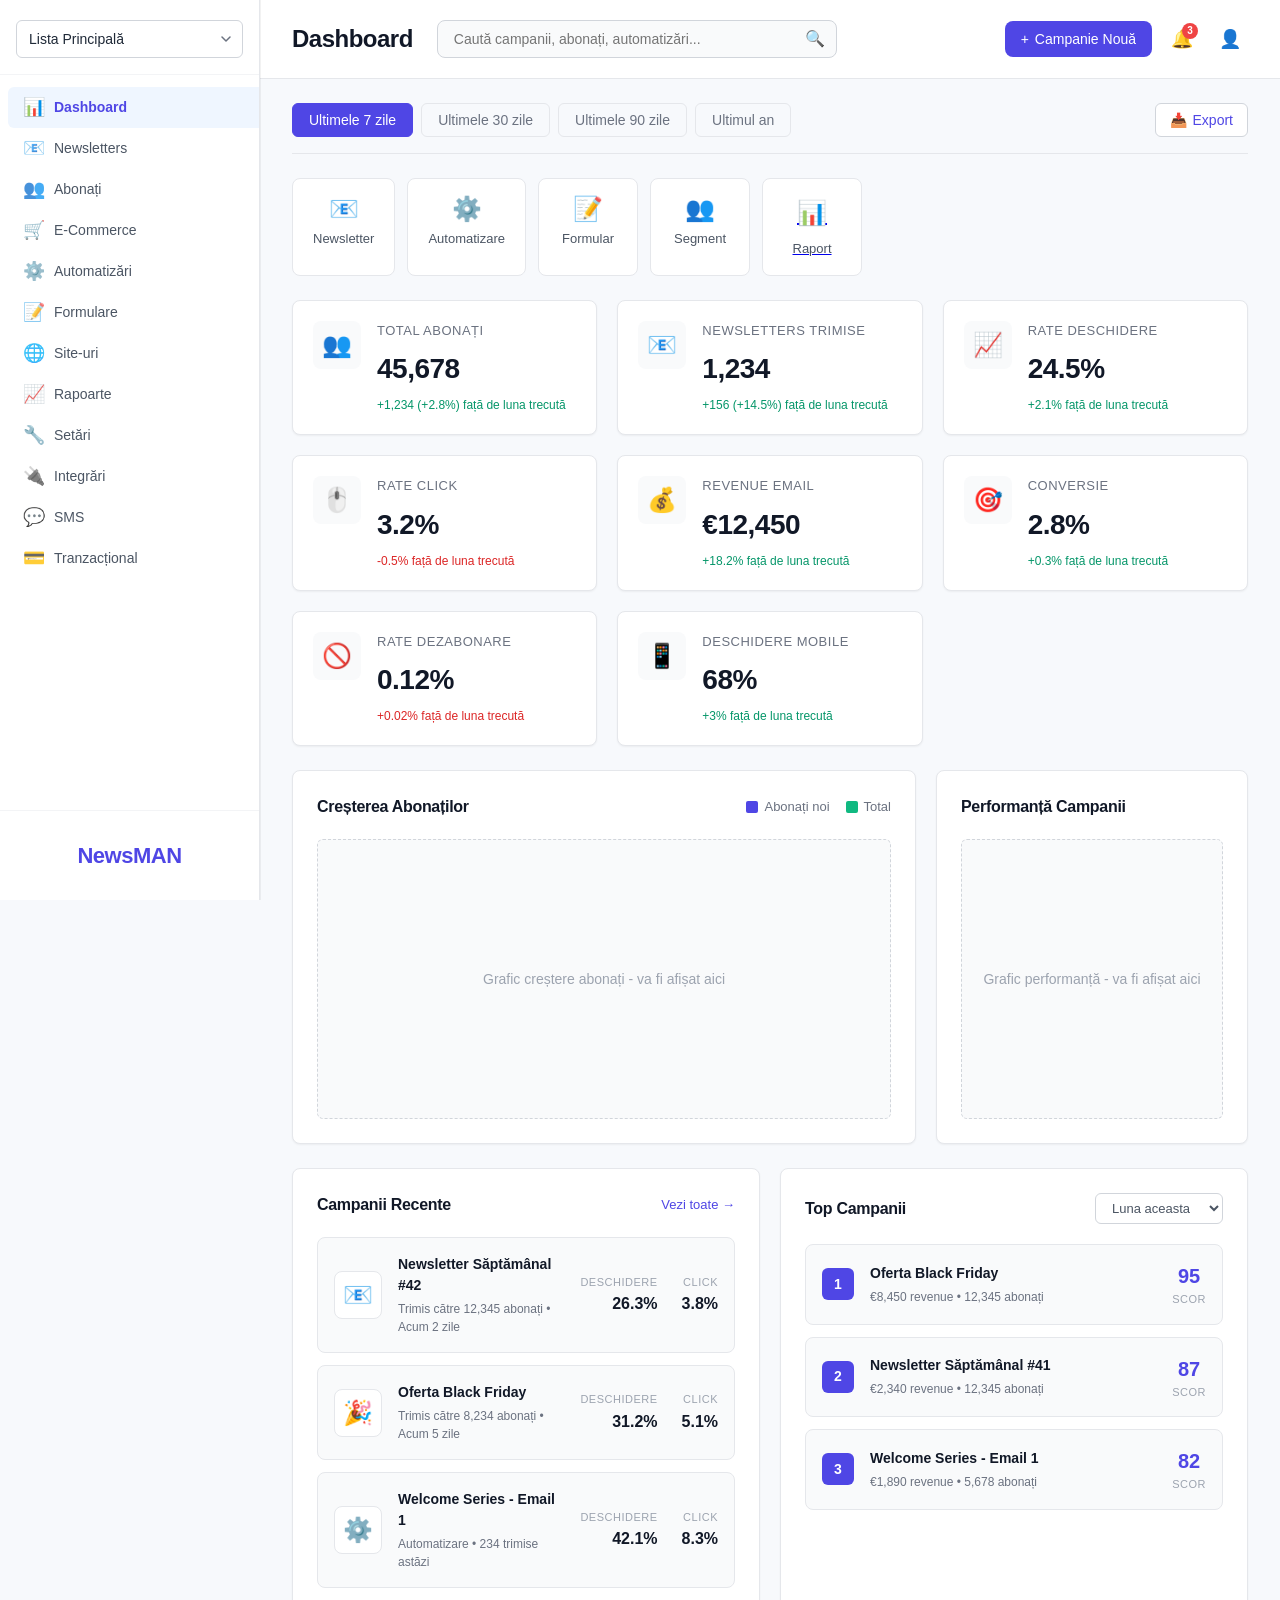
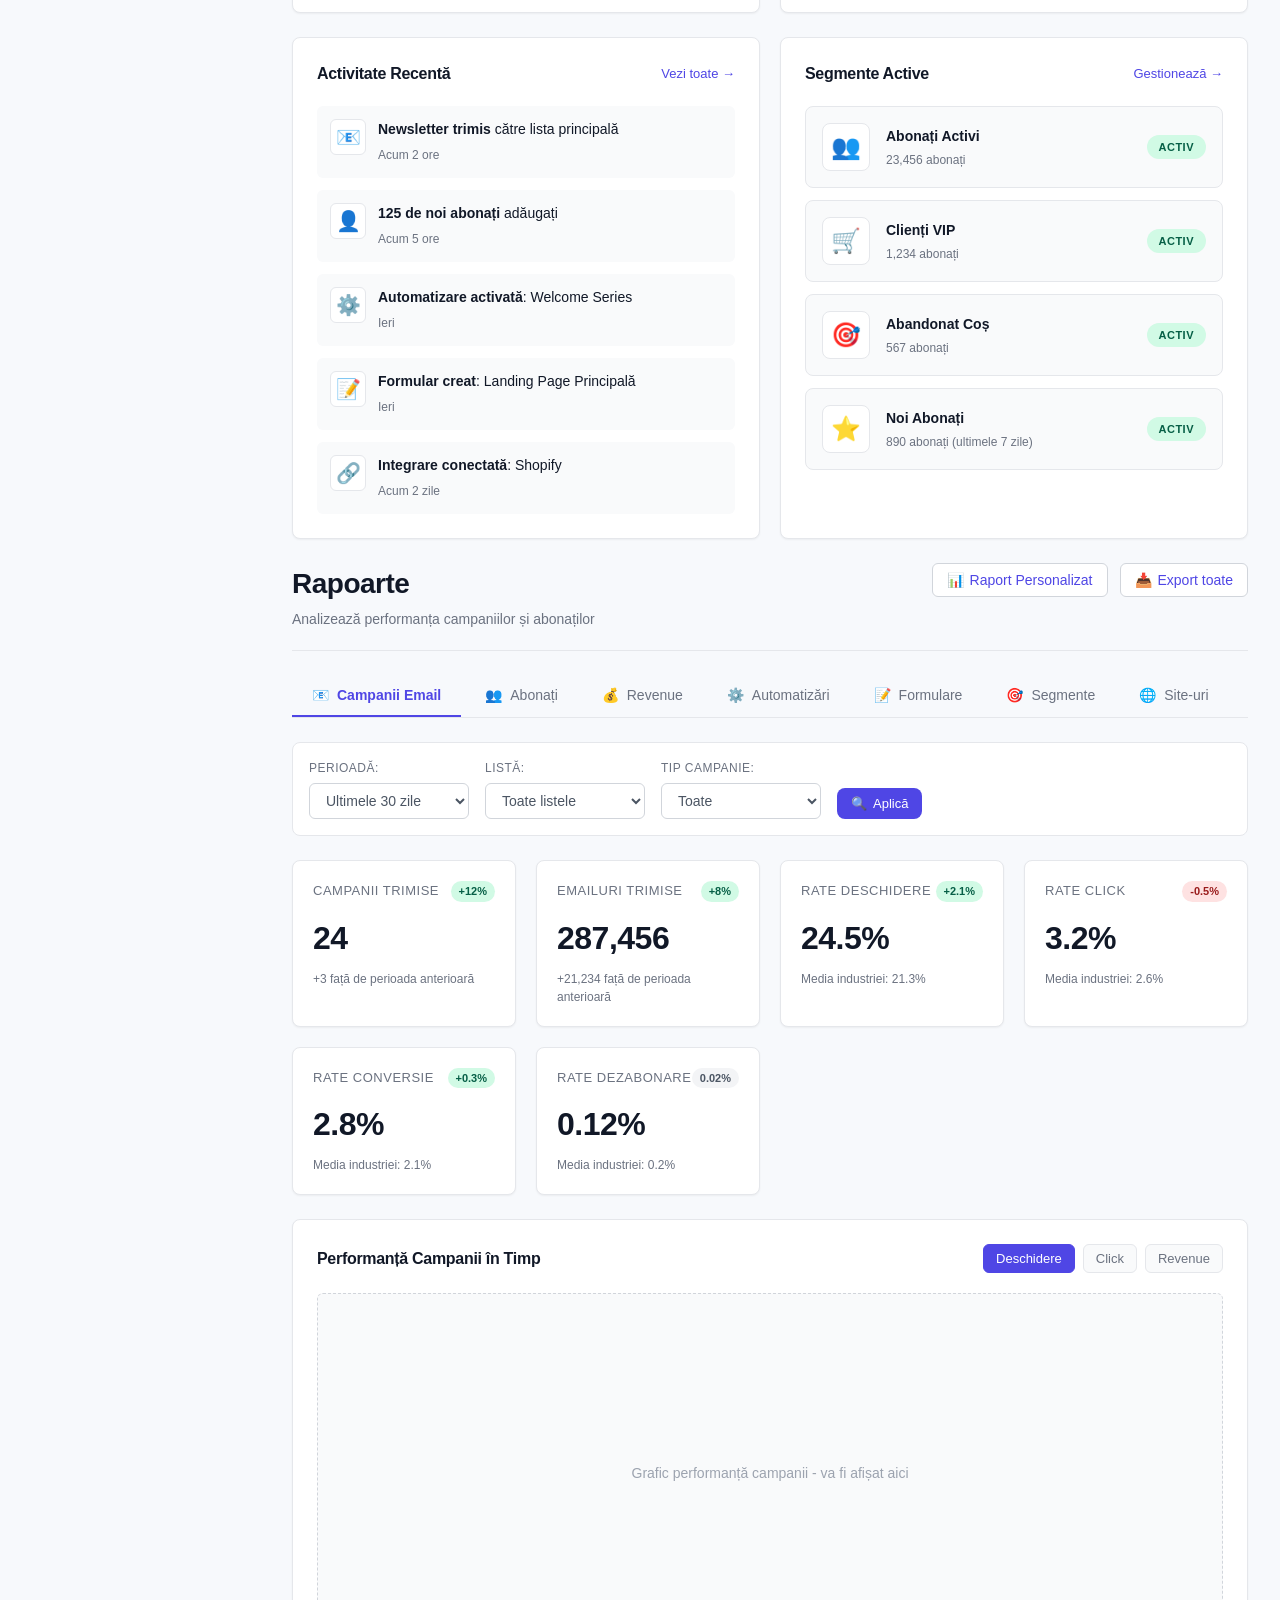
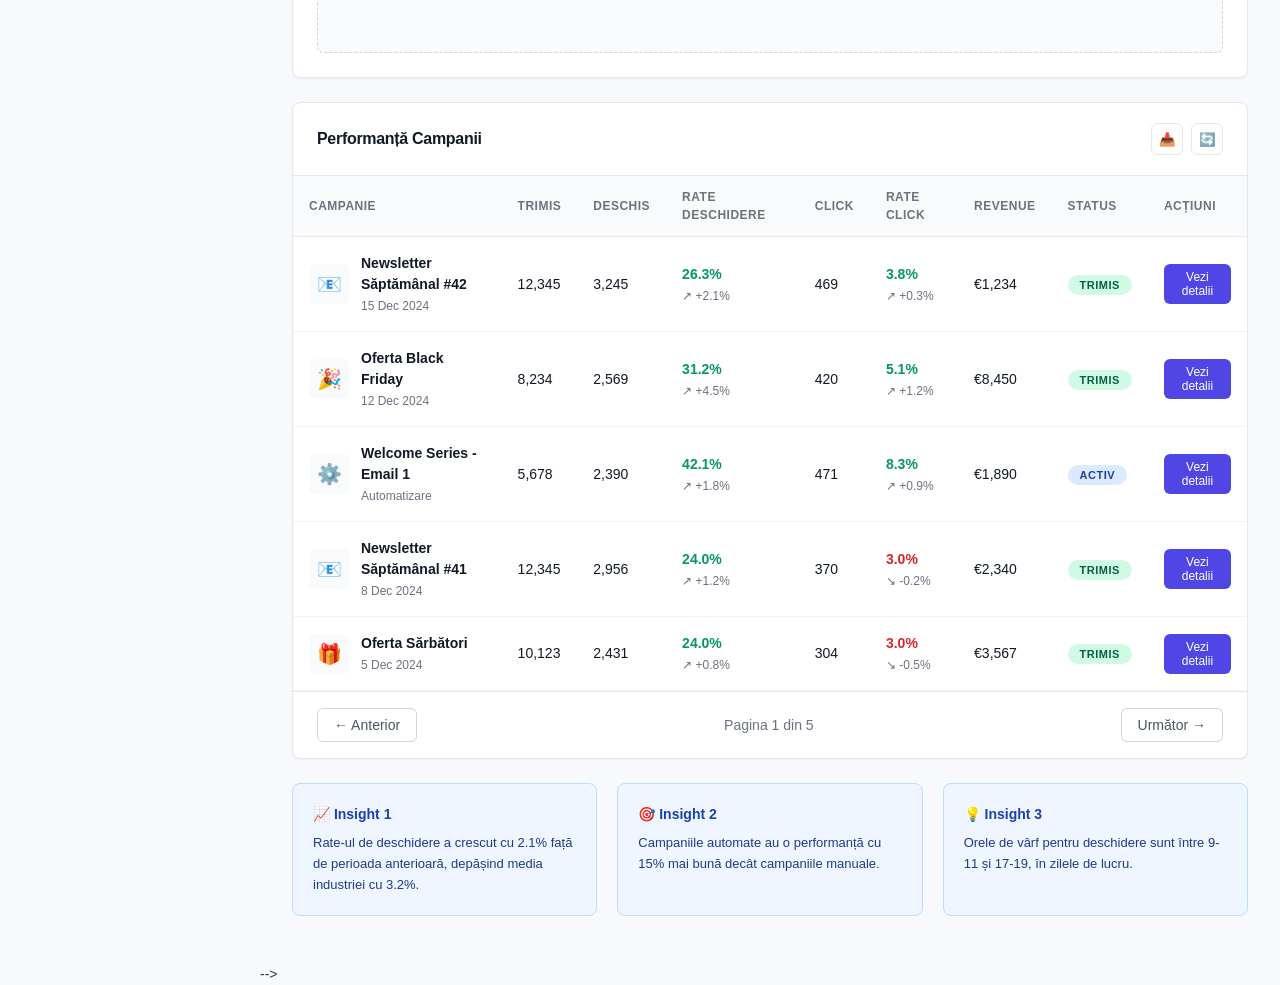
==== commit dbbce820: "Link Raport quick action to rapoarte page Made-with: Cursor" ====
--- a/PaginaRapoarte/index.html
+++ b/PaginaRapoarte/index.html
@@ -66,7 +66,7 @@
                         </a>
                     </li>
                     <li>
-                        <a href="#rapoarte" class="menu-item" data-page="rapoarte">
+                        <a href="rapoarte.html" class="menu-item" data-page="rapoarte">
                             <span class="menu-icon">📈</span>
                             <span class="menu-label">Rapoarte</span>
                         </a>
@@ -164,10 +164,10 @@
                             <span class="quick-icon">👥</span>
                             <span>Segment</span>
                         </button>
-                        <button class="quick-action-btn">
+                        <a class="quick-action-btn" href="rapoarte.html">
                             <span class="quick-icon">📊</span>
                             <span>Raport</span>
-                        </button>
+                        </a>
                     </div>
 
                     <!-- Main KPI Cards -->
@@ -519,6 +519,7 @@
                     </div>
                 </div>
 
+                <!-- Moved to rapoarte.html
                 <div class="page-content" id="page-rapoarte">
                     <!-- Reports Header -->
                     <div class="reports-header">
@@ -1808,6 +1809,7 @@
                         </div>
                     </div>
                 </div>
+                -->
 
                 <div class="page-content" id="page-setari">
                     <div class="page-placeholder">
